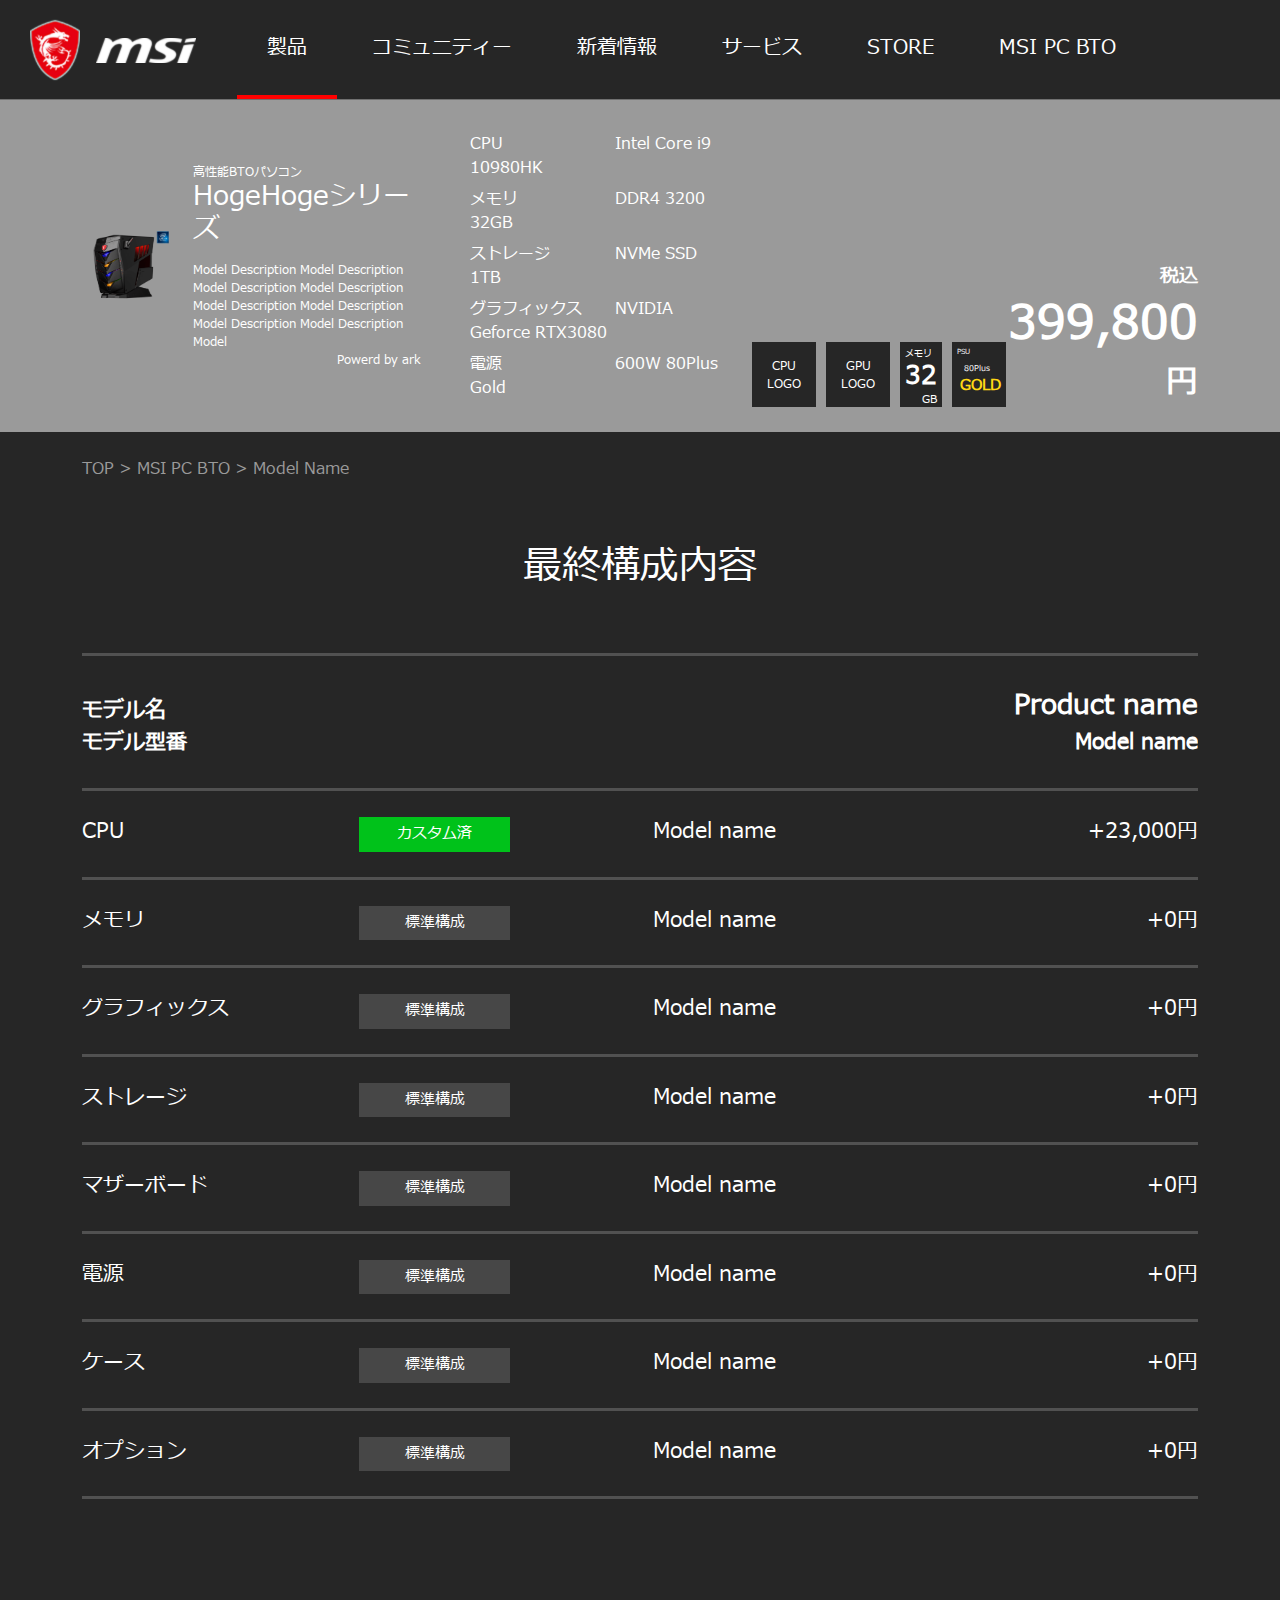
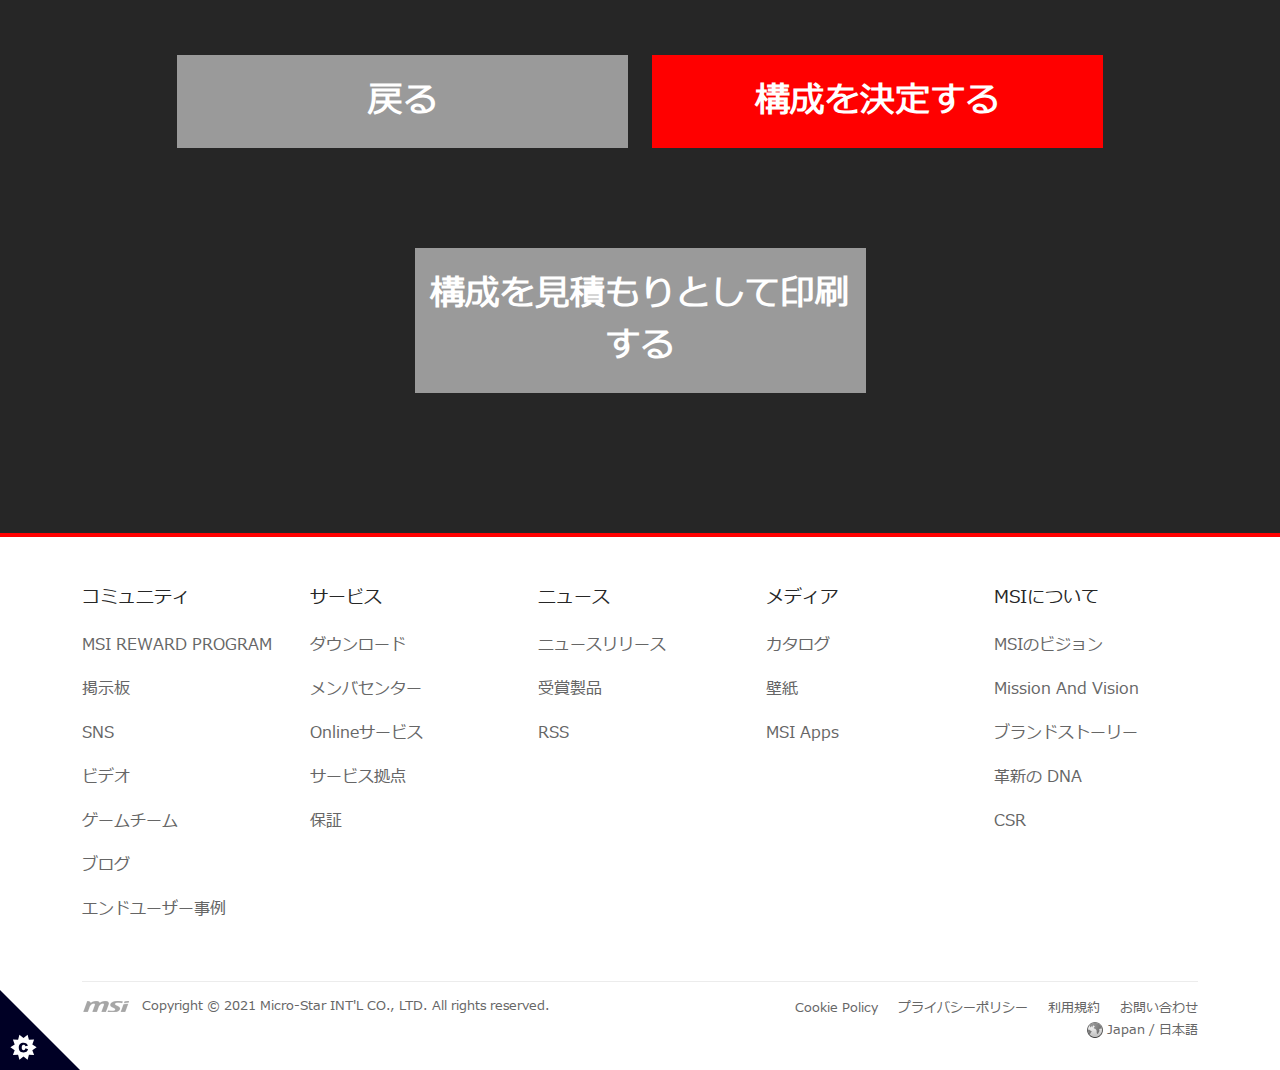
==== builder-final-check.html @ 0a08fba3 "builder, builder-final-check, search-result" ====
<!DOCTYPE html>
<html lang="en">
<head>
    <meta charset="UTF-8">
    <meta name="viewport" content="width=device-width, initial-scale=1.0">
    <title>Info Single - BTO Builder</title>
    <!--CSS Styles-->
    <link href="assets/css/bootstrap.min.css" rel="stylesheet">
    <link href="https://cdnjs.cloudflare.com/ajax/libs/font-awesome/5.15.2/css/all.min.css" rel="stylesheet">
    <link href="assets/css/owl.carousel.min.css" rel="stylesheet">
    <link href="assets/css/style.css" rel="stylesheet">
    <link href="assets/css/responsive.css" rel="stylesheet">
</head>
<body>
    <div class="mobile-menu-backdrop"></div>
    <header class="site-header">
        <div class="container-fluid">
            <div class="row align-items-center">
                <div class="col-12 col-lg-2">
                    <div class="mobile-menu-trigger">
                        <span></span>
                        <span></span>
                        <span></span>
                    </div>
                    <div class="site-logo text-center text-lg-start">
                        <a href="index.html">
                            <img src="assets/images/logo.png" alt="Sunsister">
                        </a>
                    </div>
                </div>
                <div class="col-5 col-lg-10">
                    <div class="main-menu-area">
                        <ul class="main-menu">
                            <li class="active"><a href="index.html">製品</a></li>
                            <li><a href="#">コミュニティー</a></li>
                            <li><a href="#">新着情報</a></li>
                            <li><a href="#">サービス</a></li>
                            <li><a href="#">STORE</a></li>
                            <li><a href="#">MSI PC BTO</a></li>
                        </ul>
                    </div>
                </div>
            </div>
        </div>
    </header>

    <section class="builder-page-wrapper">
        <div class="builder-config">
            <div class="container">
                <div class="row align-items-center">
                    <div class="col-lg-7">
                        <div class="row align-items-center">
                            <div class="col-lg-2">
                                <div class="builder-config-pc">
                                    <img src="assets/images/bto-high-pc.png" alt="alt text">
                                </div>
                            </div>
                            <div class="col-lg-5">
                                <div class="builder-config-desc">
                                    <div class="builder-label">高性能BTOパソコン</div>
                                    <h1 class="builder-title">HogeHogeシリーズ</h1>
                                    <p>Model Description Model Description Model Description Model Description Model Description Model Description Model Description Model Description Model</p>
                                    <div class="powered-by text-end me-0 ms-auto mt-0">Powerd by ark</div>
                                </div>
                            </div>
                            <div class="col-lg-5">
                                <ul class="builder-pc-spec">
                                    <li><span>CPU</span>Intel Core i9 10980HK</li>
                                    <li><span>メモリ</span>DDR4 3200 32GB</li>
                                    <li><span>ストレージ</span>NVMe SSD 1TB</li>
                                    <li><span>グラフィックス</span>NVIDIA Geforce RTX3080</li>
                                    <li><span>電源</span>600W 80Plus Gold</li>
                                </ul>
                            </div>
                        </div>
                    </div>
                    <div class="col-lg-5 align-self-end">
                        <div class="row align-items-end">
                            <div class="col-lg-6">
                                <div class="important-features">
                                    <div class="features-box cpu-logo">CPU LOGO</div>
                                    <div class="features-box gpu-logo">GPU LOGO</div>
                                    <div class="features-box memoryy-box">
                                        <span class="memory-label">メモリ</span>
                                        <span class="memory-size">32</span>
                                        <span class="memory-unit">GB</span>
                                    </div>
                                    <div class="features-box psu-box">
                                        <span class="psu">PSU</span>
                                        <span class="psu-unit">80Plus</span>
                                        <span class="psu-category">GOLD</span>
                                    </div>
                                </div>
                            </div>
                            <div class="col-lg-6">
                                <div class="builder-pc-price">
                                    <span class="tax">税込</span>
                                    <span class="price">399,800</span>
                                    <span class="unit">円</span>
                                </div>
                            </div>
                        </div>
                    </div>
                </div>
            </div>
        </div>
        <div class="page-breadcrumb-wrapper">
            <div class="container">
                <div class="col-lg-12">
                    <div class="page-breadcrumb">
                        <a href="#">TOP</a> > <a href="#">MSI PC BTO</a> > Model Name
                    </div>
                </div>
            </div>
        </div>
        <div class="final-composition">
            <div class="container">
                <div class="row">
                    <div class="col-lg-12">
                        <div class="section-title text-center">
                            <h2>最終構成内容</h2>
                        </div>
                    </div>
                </div>
                <div class="composition-tables">
                    <div class="table-responsive">
                        <table class="table">
                            <thead>
                              <tr>
                                <th scope="col"><div class="tbl-model-name">モデル名<br>モデル型番</div></th>
                                <th scope="col">&nbsp;</th>
                                <th scope="col">&nbsp;</th>
                                <th scope="col"><div class="tbl-product-name">Product name <span>Model name</span></div></th>
                              </tr>
                            </thead>
                            <tbody>
                              <tr>
                                <td>CPU</td>
                                <td><span class="tbl-badge config-customized">カスタム済</span></td>
                                <td>Model name</td>
                                <td>+23,000円</td>
                              </tr>
                              <tr>
                                <td>メモリ</td>
                                <td><span class="tbl-badge">標準構成</span></td>
                                <td>Model name</td>
                                <td>+0円</td>
                              </tr>
                              <tr>
                                <td>グラフィックス</td>
                                <td><span class="tbl-badge">標準構成</span></td>
                                <td>Model name</td>
                                <td>+0円</td>
                              </tr>
                              <tr>
                                <td>ストレージ</td>
                                <td><span class="tbl-badge">標準構成</span></td>
                                <td>Model name</td>
                                <td>+0円</td>
                              </tr>
                              <tr>
                                <td>マザーボード</td>
                                <td><span class="tbl-badge">標準構成</span></td>
                                <td>Model name</td>
                                <td>+0円</td>
                              </tr>
                              <tr>
                                <td>電源</td>
                                <td><span class="tbl-badge">標準構成</span></td>
                                <td>Model name</td>
                                <td>+0円</td>
                              </tr>
                              <tr>
                                <td>ケース</td>
                                <td><span class="tbl-badge">標準構成</span></td>
                                <td>Model name</td>
                                <td>+0円</td>
                              </tr>
                              <tr>
                                <td>オプション</td>
                                <td><span class="tbl-badge">標準構成</span></td>
                                <td>Model name</td>
                                <td>+0円</td>
                              </tr>
                            </tbody>
                          </table>
                      </div>
                </div>
            </div>
        </div>
        <div class="final-check-buttons">
            <div class="container">
                <div class="row justify-content-center">
                    <div class="col-lg-5">
                        <a href="#" class="full-width-btn gray-btn">戻る</a>
                    </div>
                    <div class="col-lg-5">
                        <a href="#" class="full-width-btn">構成を決定する</a>
                    </div>
                    <div class="col-lg-5">
                        <a href="#" class="full-width-btn gray-btn print-btn">構成を見積もりとして印刷する</a>
                    </div>
                </div>
            </div>
        </div>
    </section>

    <footer class="site-footer">
        <div class="container">
            <div class="row">
                <div class="col-xl">
                    <div class="footer-widget">
                        <h3 class="widget-title">コミュニティ</h3>
                        <ul>
                            <li><a href="#">MSI REWARD PROGRAM</a></li>
                            <li><a href="#">掲示板</a></li>
                            <li><a href="#">SNS</a></li>
                            <li><a href="#">ビデオ</a></li>
                            <li><a href="#">ゲームチーム</a></li>
                            <li><a href="#">ブログ</a></li>
                            <li><a href="#">エンドユーザー事例</a></li>
                        </ul>
                    </div>
                </div>
                <div class="col-xl">
                    <div class="footer-widget">
                        <h3 class="widget-title">サービス</h3>
                        <ul>
                            <li><a href="#">ダウンロード</a></li>
                            <li><a href="#">メンバセンター</a></li>
                            <li><a href="#">Onlineサービス</a></li>
                            <li><a href="#">サービス拠点</a></li>
                            <li><a href="#">保証</a></li>
                        </ul>
                    </div>
                </div>
                <div class="col-xl">
                    <div class="footer-widget">
                        <h3 class="widget-title">ニュース</h3>
                        <ul>
                            <li><a href="#">ニュースリリース</a></li>
                            <li><a href="#">受賞製品</a></li>
                            <li><a href="#">RSS</a></li>
                        </ul>
                    </div>
                </div>
                <div class="col-xl">
                    <div class="footer-widget">
                        <h3 class="widget-title">メディア</h3>
                        <ul>
                            <li><a href="#">カタログ</a></li>
                            <li><a href="#">壁紙</a></li>
                            <li><a href="#">MSI Apps</a></li>
                        </ul>
                    </div>
                </div>
                <div class="col-xl">
                    <div class="footer-widget">
                        <h3 class="widget-title">MSIについて</h3>
                        <ul>
                            <li><a href="#">MSIのビジョン</a></li>
                            <li><a href="#">Mission And Vision</a></li>
                            <li><a href="#">ブランドストーリー</a></li>
                            <li><a href="#">革新の DNA</a></li>
                            <li><a href="#">CSR</a></li>
                        </ul>
                    </div>
                </div>
            </div>
            <div class="footer-bottom">
                <div class="row">
                    <div class="col-md-6">
                        <div class="footer-copyright d-flex">
                            <img src="assets/images/logo-footer.png" alt="MSI">
                            <p class="m-0">Copyright © 2021 Micro-Star INT'L CO., LTD. All rights reserved.</p>
                        </div>
                    </div>
                    <div class="col-md-6">
                        <div class="footer-bottom-menu text-end">
                            <ul>
                                <li><a href="#">Cookie Policy</a></li>
                                <li><a href="#">プライバシーポリシー</a></li>
                                <li><a href="#">利用規約</a></li>
                                <li><a href="#">お問い合わせ</a></li>
                                <li><a href="#"><img src="assets/images/global.png" alt="Global"> Japan / 日本語</a></li>
                            </ul>
                        </div>
                    </div>
                </div>
            </div>
        </div>
        <a href="#" class="copyright-icon">
            <svg xmlns="http://www.w3.org/2000/svg" x="0px" y="0px" viewBox="0 0 72.5 72.5" enable-background="new 0 0 72.5 72.5" xml:space="preserve"><g id="triangle"><path d="M0,0l72.5,72.5H0V0z"></path></g><g id="star"><path d="M33.2,51.9l-3.9-2.6l1.6-4.4l-4.7,0.2L25,40.6l-3.7,2.9l-3.7-2.9l-1.2,4.5l-4.7-0.2l1.6,4.4l-3.9,2.6l3.9,2.6l-1.6,4.4l4.7-0.2l1.2,4.5l3.7-2.9l3.7,2.9l1.2-4.5l4.7,0.2l-1.6-4.4L33.2,51.9z M24.6,55.3c-0.3,0.4-0.8,0.8-1.3,1s-1.1,0.3-1.9,0.3c-0.9,0-1.7-0.1-2.3-0.4s-1.1-0.7-1.5-1.4c-0.4-0.7-0.6-1.6-0.6-2.6c0-1.4,0.4-2.5,1.1-3.3c0.8-0.8,1.8-1.1,3.2-1.1c1.1,0,1.9,0.2,2.6,0.7s1.1,1.1,1.4,2L23,50.9c-0.1-0.3-0.2-0.5-0.3-0.6c-0.1-0.2-0.3-0.4-0.5-0.5s-0.5-0.2-0.7-0.2c-0.6,0-1.1,0.2-1.4,0.7c-0.2,0.4-0.4,0.9-0.4,1.7c0,1,0.1,1.6,0.4,2c0.3,0.4,0.7,0.5,1.2,0.5c0.5,0,0.9-0.1,1.2-0.4s0.4-0.7,0.6-1.2l2.3,0.7C25.2,54.3,25,54.8,24.6,55.3z"></path></g></svg>
        </a>
    </footer>

    <script src="assets/js/jquery-3.5.1.min.js"></script>
    <script src="assets/js/owl.carousel.min.js"></script>
    <script src="assets/js/popper.min.js"></script>
    <script src="assets/js/bootstrap.min.js"></script>
    <script src="assets/js/main.js"></script>
</body>
</html>
---- assets/css/style.css ----
/*Theme font-face*/
@font-face {
    font-family: 'Meiryo';
    src: url('../fonts/Meiryo.eot');
    src: url('../fonts/Meiryo.eot?#iefix') format('embedded-opentype'),
        url('../fonts/Meiryo.woff2') format('woff2'),
        url('../fonts/Meiryo.woff') format('woff'),
        url('../fonts/Meiryo.ttf') format('truetype'),
        url('../fonts/Meiryom.svg#Meiryo') format('svg');
    font-display: swap;
}

body {
    font-family: 'Meiryo', sans-serif;
    color: #fff;
    line-height: 1.5;
    font-size: 14px;
    font-weight: normal;
    background: #262626;
}
h1,
h2,
h3,
h4,
h5,
h6 {
    margin: 0 0 15px;
    font-weight: normal;
    font-family: 'Meiryo', sans-serif;
    color: #fff;
}
a:focus,
.form-control:focus,
.btn:focus,
button:focus,
video:focus, .btn:focus, :focus{
    outline: 0 solid;
    -webkit-box-shadow: none;
            box-shadow: none;
}

img {
    max-width: 100%;
    height: auto;
}

a{color: var(--azna-orange);}
a:hover {
    text-decoration: none;
    color: var(--azna-black);
}

a, .trans-3, button, input[type=submit] {
    -webkit-transition: all 0.3s ease;
    -o-transition: all 0.3s ease;
    transition: all 0.3s ease;
}

.trans-4 {
    -webkit-transition: all 0.4s ease;
    -o-transition: all 0.4s ease;
    transition: all 0.4s ease;
}

.trans-4 {
    -webkit-transition: all 0.5s ease;
    -o-transition: all 0.5s ease;
    transition: all 0.5s ease;
}

.trans-5 {
    -webkit-transition: all 0.5s ease-in;
    -o-transition: all 0.5s ease-in;
    transition: all 0.5s ease-in;
}

.trans-6 {
    -webkit-transition: all 0.6s ease-in;
    -o-transition: all 0.6s ease-in;
    transition: all 0.6s ease-in;
}

strong, b {
    font-weight: 500;
}

::-webkit-input-placeholder {
    color: #999!important;
    font-weight: 300;
}

:-ms-input-placeholder { 
    color: #999!important;
    font-weight: 300;
}

::placeholder, textarea::placeholder {
    color: #999!important;
    font-weight: 300;
}
.pb-20{
    padding-bottom: 20px;
}
.mb-20{
    margin-bottom: 20px;
}
.pb-30{
    padding-bottom: 30px;
}
.mb-30{
    margin-bottom: 30px;
}
.mb-40{
    margin-bottom: 40px;
}
.pb-60{
    padding-bottom: 60px;
}
.mb-60{
    margin-bottom: 60px;
}
.mb-140{
    margin-bottom: 140px;
}
.pb-100{
    padding-bottom: 100px;
}
.pt-30{
    padding-top: 30px;
}
.mt-30{
    margin-top: 30px;
}
.pt-60{
    padding-top: 60px;
}
.mt-60{
    margin-top: 60px;
}
.pt-100{
    padding-top: 100px;
}
.bto-gradient {
    background: linear-gradient(#fff 0%, #d8d8d8 25.94%, #d8d8d8 50.21%, #d8d8d8 73.22%, #fff 100%);
}
.bto-gradient-dark {
    background: linear-gradient(#fff 0%, #959595 25.94%, #7b7b7b 50.21%, #959595 73.22%, #959595 100%);
}
.bto-bg-gray {
    background: #eae9e9;
}
.bto-bg-dark-gray {
    background: #a8a9ad;
}
.bto-bg-dark {
    background: #535051;
}
.full-width-btn {
    display: block;
    width: 100%;
    text-align: center;
    text-decoration: none;
    background: #FF0000;
    font-size: 22px;
    padding: 6.5px 10px;
}
.btn-green {
    background: #16B937;
}

.btn-purple {
    background: #4D5FFF;
}

.full-width-btn:hover {
    background: #707070;
}
.top-sm-border{
    position: relative;
}
.top-sm-border::before {
    position: absolute;
    left: 50%;
    width: 60%;
    height: 3px;
    background: #515151;
    content: "";
    top: 0;
    transform: translateX(-50%);
}
.form-control:focus, .form-select:focus{
    outline: 0;
    box-shadow: none;
}

/*******************
****Header Area*****
***********************/
.site-header .container-fluid {
    padding-left: 30px;
    padding-right: 30px;
}
header.site-header {
    background: #262626;
    border-bottom: 1px solid #707070;
    border-top: 1px solid #262626;
}
.site-logo img {
    max-width: 166px;
}
.main-menu-area ul {
    margin: 0;
    padding: 0;
    list-style: none;
}

.main-menu-area ul li {
    display: inline-block;
    position: relative;;
}

.main-menu-area ul li a {
    display: inline-block;
    color: #fff;
    text-transform: uppercase;
    text-decoration: none;
    font-size: 20px;
    padding: 32px 30px;
    border-bottom: 4px solid transparent;
}

.main-menu-area {
    text-align: left;
}

.main-menu-area ul li a:hover, .main-menu-area ul li.active > a {
    border-color: #FF0000;
}
ul.sub-menu {
    background: #231F20;
    border: 1px solid #fff;
    text-align: right;
    font-size: 14px;
    padding-bottom: 17px;
    transition: .3s;
}

ul.sub-menu::before {
    position: absolute;
    content: "\f0d8";
    top: -19px;
    color: #fff;
    font-family: "Font Awesome 5 Free";
    font-size: 20px;
    z-index: 9999;
    font-weight: 900;
    left: 50%;
    margin-left: -6.25px;
}
ul.sub-menu li {
    display: block;
}

ul.sub-menu li a {
    display: block;
    padding: 13px 29px;
    line-height: 1;
}
.submenu-label{
    font-size: 8px;
    text-transform: uppercase;
    color: #A8A9AD;
    display: inline-block;
    padding-right: 30px;
    line-height: 1;
    padding-top: 30px;
}

/*******************
****Slider Area*****
***********************/


/*Owl slider dots common style*/
.owl-dots .owl-dot {
    width: 40px;
    height: 3px;
    background: #666!important;
    bottom: 12px;
    margin: 0 4px;
}

.owl-dots {
    position: absolute;
    bottom: 10px;
    z-index: 2;
    left: 0;
    right: 0;
    text-align: center;
}

.owl-dots .owl-dot.active, .owl-dots .owl-dot:hover {
    background: #FF0000!important;
}


/*******************
****Home High PC Area*****
***********************/
.search-news-area {
    padding-top: 140px;
    padding-bottom: 140px;
}
.home-breadcrumb {
    color: #9A9A9A;
    padding-top: 35px;
    padding-bottom: 65px;
}

.home-breadcrumb a {
    text-decoration: none;
}
.home-breadcrumb {
    color: #9A9A9A;
    padding-top: 35px;
    padding-bottom: 65px;
}

.home-breadcrumb a {
    text-decoration: none;
}

.section-title h2 {
    font-size: 39px;
    font-weight: normal;
    margin-bottom: 30px;
    line-height: 52px;
}

.section-title p {
    font-size: 15px;
    line-height: 25px;
    margin: 0;
}

.section-title {
    margin-bottom: 60px;
}

.pc-label {
    font-size: 12px;
    margin-bottom: 5px;
}

.pc-box-title h3 {
    font-size: 27px;
    width: calc(100% - 150px);
    padding-left: 10px;
}

.pc-box-title p {
    font-size: 12px;
}

.pc-box-title {
    display: flex;
    align-items: flex-end;
    justify-content: space-between;
    margin-bottom: 30px;
}

.pc-box-content {
    margin-top: 20px;
}

.bto-high-pc-box {
    max-width: 480px;
}

.bto-high-pc-thumbs .col-md-4:last-child .bto-high-pc-box {
    margin-right: 0;
    margin-left: auto;
}

.bto-high-pc-thumbs .col-md-4:not(:first-child):not(:last-child) .bto-high-pc-box {
    margin: 0 auto;
}

.bto-high-pc-area {
    padding-bottom: 140px;
}
.search-by-section .full-width-btn {
    margin-top: 28px;
}


/*******************
****campaign Area*****
***********************/
.campaign-area {
    padding-top: 140px;
}
.campaign-item {
    background: #3A3A3A;
    margin-bottom: 70px;
}

.campaign-content {
    padding: 60px 60px 60px 36px;
}
.home-news-section {
    background: #515151;
    padding: 20px 25px;
}

.home-news-list {
    border-top: 1px solid #262626;
    padding: 30px 0;
}

.home-news-section h2 {
    font-size: 26px;
    font-weight: bold;
}

.news-list-title {
    font-size: 13px;
    margin-right: 15px;
}

.news-list-date {
    font-size: 10px;
}

.news-list-head {
    margin-bottom: 5px;
}

.home-news-list p {
    margin: 0;
    font-size: 11px;
    line-height: 19px;
}


/*******************
****Search & news Area*****
***********************/
.search-by-items a img {
    width: 112px;
    height: 112px;
    object-fit: cover;
}

.search-by-box h2 {
    font-size: 32px;
    margin-bottom: 40px;
}

.search-by-box {
    margin-bottom: 100px;
}






/*******************
****SNew Model Area*****
***********************/
.new-model-pc-area {
    padding: 140px 0 130px;
}

.new-model-slider .owl-dots {
    bottom: 0;
    position: relative;
    margin-top: 60px;
}

.white-btn {
    background: #fff;
    color: #262626;
}

.single-pc-item {
    background: #D5D5D5;
    padding: 30px 35px;
    border-top: 8px solid #0055FF;
}

.new-model-content .new-model-spec {
    margin: 0;
    padding: 0;
    list-style: none;
    font-size: 12px;
}

.new-model-content {
    color: #262626;
    margin-left: 10px;
}

.new-model-content .new-model-spec li span {
    display: inline-block;
    width: 125px;
}

.new-model-content .new-model-spec li {
    margin: 3px 0;
}

.new-model-price {
    text-align: right;
    font-weight: bold;
    margin: 15px 0 30px;
}

.new-model-price span.tax {
    font-size: 12px;
    display: inline-block;
}

.new-model-price span.price {
    font-size: 27px;
    display: inline-block;
    margin: 0 10px;
}

.new-model-price span.unit {
    font-size: 19px;
}

.new-model-content h3 {
    font-size: 27px;
    color: #262626;
    margin: 5px 0 17px;
}
.new-model-label {
    font-size: 15px;
}

.powered-by {
    font-size: 9px;
    margin-top: 5px;
    width: 130px;
    text-align: right;
}
.new-model-slider .owl-dots button {
    height: 6px;
    width: 90px;
    background: #9A9A9A!important;
}

.new-model-slider .owl-dots button.active, .new-model-slider .owl-dots button:hover {
    background: #fff!important;
}
.new-model-slider .owl-nav button {
    font-size: 57px!important;
    font-weight: bold!important;
    left: -100px;
    position: absolute;
    top: 50%;
    transform: translateY(-50%);
    margin-top: -30px;
}

.new-model-slider .owl-nav button.owl-next {
    left: auto;
    right: -100px;
}

.new-model-slider .owl-nav button:hover {
    color: #f00;
}


/*******************
****Ranking PC Area*****
***********************/
.ranking-pc-area {
    padding-top: 90px;
    padding-bottom: 95px;
    border-bottom: 7px solid #515151;
}
.ranking-pc-item .new-model-content, .new-pc-item .new-model-content {
    margin-left: 0;
}

.ranking-pc-item .new-model-label, .new-pc-item .new-model-label {
    font-size: 10px;
}

.ranking-pc-item .powered-by, .new-pc-item .powered-by {
    font-size: 8px;
    width: 120px;
}

.ranking-pc-item h3, .new-pc-item h3 {
    font-size: 20px;
}

.ranking-pc-item .new-model-spec, .new-pc-item .new-model-spec {
    font-size: 10px;
}

.ranking-pc-item span.price, .new-pc-item span.price {
    font-size: 20px;
}

.ranking-pc-item span.tax, .new-pc-item span.tax {
    font-size: 9px;
}

.ranking-pc-item span.unit, .new-pc-item span.unit {
    font-size: 15px;
}

.ranking-pc-item .full-width-btn, .new-pc-item .full-width-btn {
    font-size: 16px;
}
.single-pc-item.ranking-pc-item {
    margin: 15px 0;
    background: #262626;
    border-top-color: #262626;
    transition: .3s;
}
.single-pc-item.ranking-pc-item .new-model-content, .ranking-pc-item h3 {
    color: #fff;
}
.single-pc-item.ranking-pc-item:hover {
    background: #D5D5D5;
    border-top-color: #0055FF;
}

.single-pc-item.ranking-pc-item:hover .new-model-content, .single-pc-item.ranking-pc-item:hover .new-model-content h3 {
    color: #262626;
}
.ranking-label {
    display: inline-block;
    width: 55px;
    height: 55px;
    text-align: center;
    line-height: 55px;
    background: #9A9A9A;
    border: 1px solid #707070;
    font-size: 32px;
    font-weight: bold;
    position: absolute;
    left: 35px;
    top: 30px;
}
.see-more-ranking-btn {
    display: inline-block;
    font-size: 29px;
    font-weight: bold;
    text-decoration: none;
    margin-bottom: 35px;
    margin-right: 35px;
}

.see-more-ranking-btn:hover {
    color: #f00;
}


/*******************
****New Product Area*****
***********************/
.new-pc-item {
    margin-bottom: 70px;
}
.new-pc-area {
    margin-top: 60px;
    margin-bottom: 90px;
}
.title-border::after {
    position: absolute;
    left: 50%;
    width: 51%;
    height: 3px;
    background: #515151;
    content: "";
    bottom: 0;
    transform: translateX(-50%);
}

.title-border {
    padding-bottom: 50px;
    margin-bottom: 100px;
}

.title-border h2 {
    margin: 0;
}



/*******************
****Ranking Product Area*****
***********************/
.bto-tab-btn {
    color: #434343;
    background: #9A9A9A!important;
    font-size: 21px;
    margin: 0 45px;
    width: 340px;
    text-align: center;
    padding: 13px 20px;
    border-bottom: 5px solid #9a9a9a!important;
}

.bto-tab-btn.active, .bto-tab-btn:hover {
    border-bottom-color: #f00!important;
    background: #D5D5D5!important;
    color: #000!important;
}

.ranking-product-tab-wrapper .nav-pills {
    margin-bottom: 140px;
}
.ranking-tab-area .title-border {
    margin-bottom: 60px;
}


/*******************
****Checkout finish area*****
***********************/
.checkout-confirmation-box {
    background: #D5D5D5;
    padding: 70px;
    color: #434343;
    border-top: 3px solid #FF002B;
}

.order-confrimation-info .order-number {font-size: 37px;display: inline-block;font-weight: 700;margin-left: 40px;}

.order-confrimation-info {
    padding: 50px 0;
}

.order-bottom-info {
    padding-top: 100px;
    padding-bottom: 140px;
}

.order-bottom-info h3 {
    font-size: 21px;
    color: #262626;
    font-weight: bold;
}

.order-bottom-info ul {
    margin: 0;
    padding: 0;
    list-style: none;
    font-size: 13px;
}

.order-confrimation-info span {
    font-size: 21px;
}
.checkout-sm-desc {
    font-size: 13px;
}
.checkout-confirmation-box .full-width-btn {
    font-size: 20px;
    padding: 20px 60px;
}
.inline-btn.full-width-btn{
    width: auto;
    display: inline-block;
}
.checkout-confirmation-box .full-width-btn:hover{
    color: #fff;
}
.checkout-finish-area {
    margin-top: 60px;
    margin-bottom: 140px;
}


/*******************
****FAQ Area*****
***********************/
.faq-page-area {
    margin-top: 60px;
    margin-bottom: 140px;
}
.faq-to-ques-ans{
    margin-bottom: 40px;
}
.faq-to-ques-ans .accordion-body {
    background: #434343;
    padding: 80px;
    font-size: 22px;
    line-height: 40px;
}

.faq-accordion-btn {
    font-size: 22px;
    background: #434343;
    border-width: 0 0 3px 0;
    border-color: #FF002B;
    color: #fff;
    min-width: 225px;
    height: 63px;
    text-align: left;
    padding: 10px 30px;
    position: relative;
}
.faq-accordion-btn::after{
    content: "";
    width: 0;
    height: 0;
    right: 30px;
    position: absolute;
    top: 18px;
    transition: .3s;
}
.faq-accordion-btn[aria-expanded=true]::after {
    border-bottom: 22px solid #fff;
    border-left: 11px solid transparent;
    border-right: 11px solid transparent;
}

.faq-accordion-btn[aria-expanded=false]::after {
    border-top: 22px solid #fff;
    border-left: 11px solid transparent;
    border-right: 11px solid transparent;
    border-bottom: 0px solid transparent;
}
.faq-single-items {
    font-size: 22px;
    font-weight: bold;
    color: #262626;
    padding-top: 60px;
}

.faq-answer {
    background: #9A9A9A;
}

.ans-text {
    color: #434343;
    font-size: 20px!important;
    padding: 35px;
}

.faq-label {
    background: #9a9a9a;
    border-bottom: 3px solid #FF002B;
    width: 85px;
    text-align: center;
    display: inline-flex;
    align-items: center;
    justify-content: center;
    border-right: 1px solid #707070;
}

.question-text {
    background: #9a9a9a;
    border-bottom: 3px solid #FF002B;
    padding: 13px 34px;
}

.faq-answer .faq-label {
    border-bottom: 0px;
}


/*******************
****Cart Page*****
***********************/
.cart-page-area {
    margin-top: 60px;
    margin-bottom: 140px;
}

.bto-card .card-label {
    color: #262626;
    font-size: 22px;
    font-weight: bold;
    background: #D5D5D5;
    display: inline-block;
    min-width: 500px;
    padding: 13px 30px;
    border-bottom: 3px solid #FF002B;
}

.bto-card-content {
    background: #D5D5D5;
    padding: 40px 50px;
}
.cart-item .cart-item-img {
    width: 175px;
}

.cart-item {
    color: #434343;
    margin-bottom: 60px;
}

.cart-item-info .item-label {
    font-size: 12px;
}

.cart-item-info h2 {
    font-size: 27px;
    color: #434343;
}

.cart-item-info .product-category {
    font-size: 12px;
    color: #FF002B;
    text-align: right;
}

.cart-item-price .price-pre {
    font-size: 11px;
}

.cart-item-price .price {
    font-size: 19px;
}
.cart-item-title {
    display: inline-block;
    margin: 5px 0 15px;
}

.cart-item-title h2 {
    margin-bottom: 0;
}

.cart-item-quantity label {
    font-size: 19px;
    position: relative;
    top: 9px;
}

.cart-item-quantity input {
    font-size: 29px;
    width: 45px;
    text-align: center;
    background: transparent;
    border-width: 0 0 1px 0;
    border-color: #434343;
    height: 35px;
}

.cart-item-total-price .price {
    font-size: 21px;
}

.cart-item-delete {
    display: inline-block;
    border: none;
    font-size: 10px;
    padding: 2px 17px;
}

.cart-item-delete:hover {
    background: #ff002b;
}
.cart-item-total-price .price-pre {
    font-size: 12px;
}
.cart-item-footer{
    border-top: 1px solid #707070;
    padding-top: 30px;
}
.cart-total-price {
    font-size: 21px;
    font-weight: bold;
    color: #434343;
}
.cart-process-button .process-btn {
    font-size: 41px;
    font-weight: bold;
    padding: 18px 97px;
    min-width: 563px;
}

.cart-process-button {
    margin-top: 140px;
}


/*******************
****Checkout Page*****
***********************/
.checkout-page-content .bto-card {
    margin-bottom: 75px;
}
.bto-checkout-card {
    color: #262626;
}

.order-info-text .info-row .info-label {
    width: 150px;
    font-weight: bold;
    font-size: 16px;
}

.order-info-text .info-row {
    margin: 10px 0;
}

.order-info-text .info-row .info-text {
    font-size: 16px;
}

.order-info-label {
    display: inline-block;
    border: none;
    background: #fff;
    font-size: 13px;
    position: absolute;
    right: 0;
    top: 0;
    width: 110px;
    text-align: center;
    padding: 10px 10px;
    border-radius: 38px;
}
.bto-sm-btn {
    color: #262626;
    font-size: 13px;
    text-decoration: none;
    background: #fff;
    display: inline-block;
    padding: 10px 10px;
    min-width: 135px;
    text-align: center;
}

.bto-card-buttons .bto-sm-btn {
    margin-left: 20px;
}

.bto-card-buttons .bto-sm-btn:hover {
    background: #ff002b;
}
.bto-form input[type=text], .bto-form select, .bto-form input[type=number] {
    border-width: 0 0 1px 0;
    border-radius: 0px;
    border-color: #434343;
    background: transparent;
}

.field-bottom-label {
    text-align: right;
    font-size: 10px;
    margin-top: 2px;
    font-weight: bold;
}

.form-group.d-flex label {
    margin-bottom: 13px;
    font-size: 10px;
}

.form-group.d-flex .from-field {
    width: calc(100% - 100px);
}

.form-group.d-flex label {
    width: 100px;
}

.form-row-label {
    font-size: 13px;
    font-weight: bold;
}

.customer-info-group .row {
    margin-bottom: 30px;
}
.pm-group {
    font-size: 21px;
    border-bottom: 1px solid #434343;
    padding-bottom: 30px;
    margin-bottom: 30px;
}

.pm-group .form-check-inline {
    margin-right: 60px!important;
}

.form-check-input:checked {
    background-color: #434343;
    border: 4px solid #fff;
}

.form-check-input:checked[type=radio] {
    background-image: none;
}
.bto-sm-select {
    width: 45px;
    position: relative;
    margin-right: 10px;
}
.bto-sm-select select{
    padding: 0;
}
.bto-sm-select::after {
    content: "";
    width: 0;
    height: 0;
    right: 0;
    position: absolute;
    bottom: 6px;
    transition: .3s;
    border-top: 8px solid #434343;
    border-left: 4px solid transparent;
    border-right: 4px solid transparent;
}
.field-text {
    font-size: 13px;
    margin-bottom: -3px;
}
.field-bottom-label.sec-code-label {
    width: 115px;
}
.product-delivery-date .bto-sm-select {
    width: 185px;
}

.product-delivery-date label {
    font-weight: bold;
    font-size: 16px;
}
.customer-message textarea {
    border-radius: 0px;
    height: 195px;
    border: none;
}

.customer-message label {
    font-size: 16px;
    margin-bottom: 5px;
}
.checkout-process-button.cart-process-button {
    margin-top: 120px;
}
.checkout-process-button.cart-process-button p {
    margin-bottom: 0;
    margin-top: 15px;
    font-size: 15px;
}



/*******************
****Info Page*****
***********************/

.page-left-sidebar {
    background: #9A9A9A;
    height: 100%;
    padding: 50px 35px;
}

.sidebar-menu h3 {
    font-size: 22px;
    color: #434343;
    font-weight: bold;
    margin-bottom: 20px;
}

.sidebar-menu ul {
    margin-left: 10px;
    padding: 0;
    list-style: none;
}

.sidebar-menu ul li a {
    color: #434343;
    text-decoration: none;
    font-size: 17px;
}

.sidebar-menu ul li {
    margin: 10px 0;
}

.sidebar-menu {
    margin-bottom: 45px;
    border-bottom: 1px solid #707070;
    padding-bottom: 45px;
}

.sidebar-menu:last-child {
    border-bottom: none;
}

.page-sidebar-content {
    padding-left: 100px;
    padding-right: 60px;
}
.bto-card-v2 .card-label, .bto-card-v2 .bto-card-content {
    background: #434343;
    color: #fff;
}

.info-card-links a {
    font-size: 26px;
    text-decoration: none;
    display: inline-block;
}
.page-sidebar-content .bto-card {
    margin-bottom: 60px;
}
.info-card-links a:hover, .sidebar-menu ul li a:hover, .sidebar-menu ul li.active a{
    color: #FF002B;
}
.info-details {
    font-size: 17px;
}

.info-details p {
    margin-bottom: 28px;
}



/*******************
****Builder Page*****
***********************/
.builder-config {
    background: #9A9A9A;
    padding: 25px 20px;
}

.builder-label {
    font-size: 12px;
}

.builder-title {
    font-size: 27px;
}

.builder-config-desc p {
    font-size: 12px;
    margin: 0;
}
.builder-config-desc .powered-by {
    font-size: 12px;
}
.builder-pc-spec {
    font-size: 16px;
    margin: 0;
    padding: 0;
    list-style: none;
}

.builder-pc-spec span {
    display: inline-block;
    width: 145px;
}

.builder-pc-spec li {
    margin: 7px 0;
}

.important-features .features-box {
    font-size: 12px;
    width: 65px;
    height: 65px;
    background: #262626;
    margin: 0 5px;
    padding: 5px;
}

.important-features {
    display: flex;
    align-items: center;
    text-align: center;
}

.features-box span {
    display: block;
}

.memoryy-box .memory-label {
    font-size: 9px;
    text-align: left;
}

.memoryy-box  .memory-size {
    font-size: 25px;
    font-weight: bold;
    line-height: 25px;
    margin: 3px 0;
}

.memoryy-box  span.memory-unit {
    font-size: 11px;
    text-align: right;
}

.psu-box span.psu {
    text-align: left;
    font-size: 7px;
}

.psu-box span.psu-unit {
    font-size: 8px;
    text-align: left;
    padding-left: 7px;
    margin-top: 5px;
}

span.psu-category {
    font-size: 15px;
    font-weight: bold;
    color: #FFD814;
    padding-left: 3px;
}

.features-box.cpu-logo, .features-box.gpu-logo {
    padding: 15px;
}
.builder-btn {
    font-size: 25px;
    font-weight: bold;
}

.builder-pc-price .price {
    font-size: 46px;
    font-weight: bold;
    padding-left: 15px;
}

.builder-pc-price .unit {
    font-size: 32px;
    font-weight: bold;
    margin-left: 15px;
}

.builder-pc-price .tax {
    font-size: 19px;
    font-weight: bold;
}

.builder-pc-price {
    text-align: right;
}

.builder-config-desc {
    padding-right: 25px;
}
.cpu-row-img h2 {
    font-size: 47px;
    font-weight: bold;
    line-height: 1;
    margin-bottom: 50px;
}

.cpu-row-img img {
    width: 164px;
    height: 164px;
    object-fit: cover;
}

.cpu-row-desc h3 {
    font-size: 33px;
}

.cpu-row-desc p {
    font-size: 20px;
    margin: 0;
}

.cpu-row-label {
    background: #474747;
    display: inline-block;
    font-size: 15px;
    width: 150px;
    text-align: center;
    padding: 6px;
    margin-bottom: 20px;
}

.change-config-btn {
    background: #9A9A9A;
    font-size: 32px;
    font-weight: bold;
    padding: 11px 10px;
    max-width: 370px;
}
.cpu-single-row {
    margin-bottom: 70px;
    padding-bottom: 70px;
    border-bottom: 3px solid #515151;
}

.builder-page-wrapper {
    margin-bottom: 140px;
}

.cpu-config-rows {
    margin-top: 100px;
}
.cpu-row-label.customized {
    background: #00C21A;
}

.cpu-price {
    font-size: 35px;
    font-weight: bold;
    margin-bottom: 15px;
}
.page-breadcrumb {
    font-size: 16px;
    color: #9A9A9A;
    text-decoration: none;
}

.page-breadcrumb a {
    text-decoration: none;
}

.page-breadcrumb-wrapper {
    margin-top: 25px;
}
.page-breadcrumb a:hover{
    color: #FF0000;
}

/*Modal*/
.modal-dialog.modal-xl {
    max-width: 1680px;
}

.modal-body {
    border-radius: 0px;
}

.modal-content {
    border-radius: 0px;
    color: #262626;
}

.bto-config-modal h2, .bto-config-modal h3 {
    color: #262626;
}
.bto-config-modal .cpu-row-action{
    display: flex;
    flex-direction: column;
    justify-content: space-between;
    height: 100%;
    align-items: flex-end;
}
.bto-config-modal .modal-body{
    padding: 0;
}
.config-modal-top {
    padding: 30px 0px 0px;
}

.config-modal-top .cpu-single-row {
    border-color: #9A9A9A;
    margin-bottom: 50px;
    padding-bottom: 50px;
    padding-left: 40px;
    padding-right: 40px;
}

.config-modal-top .cpu-row-label {
    background: #262626;
    color: #fff;
    min-width: 187px;
}

.cpu-row-label.custom-destination, .config-change-label.custom-destination {
    background: #00C21A;
}

.cpu-row-price {
    font-size: 35px;
    font-weight: bold;
    color: #FF0000;
}

.config-modal-bottom {
    background: #D1D1D1;
    padding: 60px 80px;
}

h4.config-change-title {
    color: #262626;
    font-size: 47px;
    font-weight: bold;
    text-align: center;
    margin-bottom: 30px;
}

.config-change-img img {
    width: 96px;
    height: 96px;
    object-fit: cover;
}

.config-change-content {
    font-size: 33px;
}

.config-change-price span {
    font-size: 35px;
    font-weight: bold;
    color: #FF0000;
    display: block;
    text-align: right;
}

.config-change-label {
    font-weight: bold;
    font-size: 12px;
    background: #262626;
    text-align: center;
    color: #fff;
    width: 130px;
    padding: 6px 10px;
}
.single-config-change-row {
    border-bottom: 1px solid #9A9A9A;
    padding-bottom: 40px;
    margin-bottom: 40px;
}
.config-change-buttons .full-width-btn {
    max-width: 507px;
    margin: 0 auto;
    font-size: 35px;
    font-weight: bold;
    padding: 20px 10px;
    color: #fff;
}

.cancel-btn {
    background: #9A9A9A;
}
.config-change-buttons {
    padding-top: 25px;
}
.cpu-single-row.cpu-single-row-last {
    margin-bottom: 0;
    border-bottom: 0;
}
.modal-content{
    border: 0px;
}


/*******************
****Builder Final Check*****
***********************/
.final-composition {
    margin-top: 60px;
}
.composition-tables table {
    color: #fff;
    border-bottom-color: #515151;
    font-size: 21px;
}

.tbl-model-name {
    font-weight: bold;
    font-size: 21px;
}

.tbl-product-name {
    font-size: 27px;
    font-weight: bold;
}

.tbl-product-name span {
    display: block;
    font-size: 21px;
}
.table>:not(caption)>*>* {
    border-bottom-width: 3px;
}

.table>:not(:last-child)>:last-child>* {
    border-bottom-color: #515151;
    border-top-color: #515151;
    border-bottom-width: 3px;
    border-top-width: 3px;
}

.table>:not(caption)>*>* {
    padding: 25px 20px;
}

.composition-tables table thead tr th {
    padding: 30px 20px;
}

.composition-tables table thead tr th:first-child, .composition-tables table tbody tr td:first-child {
    padding-left: 0;
}

.composition-tables table thead tr th:last-child, .composition-tables table tbody tr td:last-child {
    padding-right: 0px;
    text-align: right;
}

.tbl-badge {
    font-size: 15px;
    background: #474747;
    padding: 6px 20px;
    width: 151px;
    display: inline-block;
    text-align: center;
}

.tbl-badge.config-customized {
    background: #00C21A;
}
.final-check-buttons .full-width-btn {
    font-size: 35px;
    font-weight: bold;
    max-width: 508px;
    padding: 20px 10px;
    margin: 0 auto;
}

.full-width-btn.gray-btn {
    background: #9A9A9A;
}

.full-width-btn.gray-btn:hover {
    background: #f00;
}

.final-check-buttons .print-btn {
    max-width: 586px;
    margin-top: 100px;
}

.final-check-buttons {
    margin-top: 140px;
}


/*******************
****Article page*****
***********************/
/*Blog Archive*/
.single-blog-box {
    padding-right: 45px;
}
.single-blog-box h3 a {
    display: block;
    color: #FF002B;
    text-decoration: none;
    font-size: 20px;
    font-weight: bold;
}

.single-blog-box h3 {
    margin-bottom: 20px;
}

.single-blog-box .article-meta {
    margin: 0;
}

.single-blog-box p {
    font-size: 16px;
    margin: 0;
    line-height: 32px;
}

.single-blog-box .blog-excerpt {
    margin-top: 30px;
}

.single-blog-box {
    margin-bottom: 90px;
}

/*Blog Details*/
.blog-details, .blog-archive {
    margin-top: 125px;
    margin-bottom: 120px;
}
.article-details {
    color: #fff;
    padding-right: 20px;
}

.article-details h2 {
    color: #FF002B;
    font-size: 25px;
    margin-bottom: 20px;
    line-height: 38px;
    font-weight: bold;
}

.article-details .article-top-overview p {
    font-size: 16px;
    line-height: 32px;
}
.article-top-desc {
    padding-left: 30px;
}
.article-top-desc {
    padding-left: 30px;
}

.related-tags {
    margin-top: 40px;
    font-size: 12px;
}

.related-tags a, .article-category a {
    font-size: 11px;
    text-decoration: none;
    display: inline-block;
    background: #fff;
    color: #575757;
    padding: 0 15px;
    line-height: 21.5px;
    height: 18px;
    margin-right: 5px;
}

.related-tags span, .article-category span {
    display: inline-block;
    margin-right: 10px;
}

.article-date, .article-category {
    font-size: 12px;
}

.article-meta {
    margin-top: 25px;
}
.article-category {
    margin-top: 5px;
}
.article-top-overview {
    margin-bottom: 70px;
    border-bottom: 1px solid #515151;
    padding-bottom: 80px;
}

.article-description h2 {
    color: #FF002B;
    font-size: 25px;
    border-left: 5px solid #FF002B;
    padding-left: 15px;
    line-height: 40px;
    font-weight: bold;
}

.article-description {
    font-size: 16px;
}

.article-description p {
    margin-bottom: 40px;
    line-height: 30px;
    text-align: justify;
}

.article-description img {
    max-width: 350px;
    object-fit: cover;
    margin-bottom: 40px;
}

.article-description img.float-start {
    margin-right: 40px;
}

.article-description img.float-end {
    margin-left: 40px;
}
.article-sld-img {
    width: 100px;
}

.article-sld-text {
    width: calc(100% - 100px);
    padding-left: 30px;
}

.article-sld-text a {
    font-size: 16px;
    line-height: 24px;
    color: #fff;
    text-decoration: none;
    display: block;
    font-weight: bold;
}

.article-sld-text .post-date {
    color: #fff;
    font-size: 11px;
}

.article-slider {
    border-top: 1px solid #707070;
    border-bottom: 1px solid #707070;
    padding-top: 40px;
    padding-bottom: 40px;
    margin-top: 100px;
    margin-bottom: 40px;
    position: relative;
    z-index: 1;
}
.article-item {
    padding: 0 40px;
}

.article-slider::after {
    position: absolute;
    left: 50%;
    top: 0;
    bottom: 0;
    content: "";
    height: 100%;
    width: 1px;
    background: #707070;
    margin-left: -0.5px;
    z-index: -1;
}
.article-slider .owl-nav button span {
    color: #231F20;
    display: inline-block;
    font-size: 16px;
    background: #fff;
    padding: 11px 13px;
}

.article-slider .owl-nav button {
    position: absolute;
    top: -24px;
    left: 0;
    background: #535051;
    transition: .3s;
}

.article-slider .owl-nav button.owl-next {
    left: auto;
    right: 0;
}

.article-slider .owl-nav button:hover span {
    color: #fff;
    background-color: #FF002B;
}
.article-sld-text a:hover, .pickup-desc .pickup-title:hover{
    color: #FF002B;
}
.pick-up-sidebar h2 {
    font-size: 25px;
    border-bottom: 1px solid #515151;
    margin-bottom: 15px;
    padding-bottom: 15px;
}
.pick-up-sidebar.pick-sidebar {
    margin-bottom: 100px;
}
.pick-up-list {
    margin-bottom: 30px;
    margin-right: 60px;
}

.pickup-desc .pickup-title {
    font-size: 16px;
    font-weight: bold;
    text-decoration: none;
    margin-bottom: 15px;
    display: block;
}

.pickup-img {
    margin-right: 10px;
}

.pickup-img img {
    width: 90px;
}

.pickup-desc {
    width: calc(100% - 100px);
}

.pickup-date {
    text-align: right;
    font-size: 12px;
}

.accordion-item {
    background: no-repeat;
    box-shadow: none;
    border: none;
    margin-bottom: 15px;
}

.accordion-item button {
    background: no-repeat;
    border: none;
    color: #fff;
    font-size: 15px;
    display: block;
    width: 100%;
    text-align: left;
    position: relative;
}

.accordion-item .accordion-body ul li a {
    text-decoration: none;
    font-size: 15px;
    margin-bottom: 15px;
    display: block;
}
.accordion-item button.archive-btn::after {
    content: "";
    width: 0;
    height: 0;
    right: 30px;
    position: absolute;
    top: 4px;
    transition: .3s;
}

.accordion-item button.archive-btn[aria-expanded="true"]::after {
    border-top: 15px solid #fff;
    border-left: 9.5px solid transparent;
    border-right: 9.5px solid transparent;
    border-bottom: 0px solid transparent;
}
.accordion-item button.archive-btn::after{
    border-bottom: 15px solid #fff;
    border-left: 9.5px solid transparent;
    border-right: 9.5px solid transparent;
}

/*******************
****Search Result page*****
***********************/
.search-products-items .full-width-btn {
    font-weight: bold;
}
.search-products-items .single-pc-item {
    max-width: 565px;
}

.search-products-items .full-width-btn.white-btn {
    font-weight: normal;
}
.page-sidebar-content.search-result-content {
    padding-right: 100px;
}
.page-sidebar-content.search-result-content {
    padding-right: 100px;
}

.search-products-items .row .col-lg-6:nth-child(even) .single-pc-item {
    margin-left: auto;
    margin-right: 0;
}
.page-left-sidebar.search-result-left {
    max-width: 465px;
}

/*Range slider*/
.sidebar-box {
    padding: 35px 0;
    border-top: 2px solid #707070;
}
.sidear-box-cpu{
    border-bottom: 1px solid #707070;
}

.search-order {
    padding-bottom: 35px;
}

.noUi-connects {
    background: #D5D5D5;
    border-radius: 0px!important;
}

.noUi-target {
    border-radius: 0px;
    background: #D5D5D5;
    border: 0px;
    box-shadow: none;
    height: 11px;
}

.noUi-connect {
    background: #FF002B;
    border: 0px;
}

.noUi-horizontal .noUi-handle {
    width: 12px;
    height: 30px;
    background: #434343;
    border: none;
    box-shadow: none;
    border-radius: 0px;
    right: 0;
    top: -9px;
}

.noUi-handle:after, .noUi-handle:before {
    display: none;
}
.sidebar-box h3 {
    font-size: 17px;
    font-weight: bold;
    color: #FF002B;
}

.range-btn {
    display: inline-block;
    background: #434343;
    color: #fff;
    width: 45px;
    font-size: 10px;
    text-align: center;
    padding: 4px 5px;
}
.range-btn span{
    margin-right: 2px;
}
.noUi-handle.noUi-handle-lower {
    right: -11px;
}

.noUi-handle.noUi-handle-upper {
    right: 0px;
}
.filter-icon {
    margin-right: 15px;
}

.search-order .order-dropdown select {
    border: 0px;
    border-radius: 0px;
    height: 40px;
}

.search-order .order-dropdown {
    width: calc(100% - 52px);
}

.sidebar-box .form-check, .search-side-accordion .form-check {
    font-size: 13px;
    margin-bottom: 10px;
    color: #434343;
}

.sidebar-box .form-check-input, .search-side-accordion .form-check-input {
    border-radius: 0px;
    padding: 0;
    border: 0px;
    margin: 0;
    background-color: #D5D5D5;
    width: 16px;
    height: 16px;
    margin-right: 12px;
}

.sidebar-box .form-check-input:checked, .search-side-accordion .form-check-input:checked {
    background-color: #4D4D4D;
}
.search-side-accordion {
    margin-top: 35px;
}

.search-side-accordion button[data-bs-toggle="collapse"] {
    font-size: 17px;
    font-weight: bold;
    color: #434343;
}

.search-side-accordion .accordion-item {
    border-bottom: 1px solid #707070;
    padding-bottom: 20px;
    margin-bottom: 20px;
}

.search-side-accordion .accordion-body {
    padding-bottom: 0;
    padding-top: 26px;
    padding-left: 10px;
    padding-right: 10px;
}
.search-side-accordion .accordion-item button.archive-btn::after {
    border: solid #434343;
    border-width: 0 1px 1px 0;
    transform: rotate(45deg);
    -webkit-transform: rotate(45deg);
    width: 14px;
    height: 14px;
    top: 2px;
    right: 5px;
}
.search-side-accordion .accordion-item button.archive-btn[aria-expanded="true"]::after {
    transform: rotate(-135deg);
    -webkit-transform: rotate(-135deg);
}
.search-side-accordion .form-check{
    padding-left: 0px;
}

/*******************
****Footer Button Area*****
***********************/
a.footer-btn {
    display: block;
    background: #fff;
    color: #262626;
    text-align: center;
    text-decoration: none;
    font-size: 32px;
    padding: 25px 20px;
    max-width: 445px;
    margin: 0 auto;
}

.home-footer-btns {
    padding: 30px 0 100px;
}

a.footer-btn:hover {
    background: #ff0000;
}

/*******************
****Footer Area*****
***********************/
.site-footer {
    padding: 50px 0 0;
    background: #fff;
    color: #666;
    border-top: 4px solid #ff0000;
    position: relative;
}
.footer-widget h3 {
    color: #262626;
    font-size: 18px;
}

.footer-widget ul {
    margin: 0;
    padding: 0;
    list-style: none;
}

.footer-widget ul li a {
    color: #666;
    text-decoration: none;
    font-size: 16px;
}

.footer-widget ul li a:hover{
    color: #262626;
}

.footer-widget ul li {
    padding: 10px 0;
}

.footer-copyright p {
    font-size: 13px;
    padding-left: 10px;
}

.footer-copyright {
    align-items: center;
}

.footer-bottom {
    margin-top: 50px;
    padding: 15px 0 30px;
    border-top: 1px solid #ececec;
}

.footer-bottom-menu ul {
    margin: 0;
    padding: 0;
    list-style: none;
}

.footer-bottom-menu ul li {
    display: inline-block;
    margin-left: 15px;
}

.footer-bottom-menu ul li a {
    text-decoration: none;
    font-size: 13px;
}

.footer-bottom-menu ul li a:hover {
    color: #262626;
}
.copyright-icon {
    fill: #000025;
    position: absolute;
    bottom: 0;
    width: 80px;
    height: 80px;
    cursor: pointer;
    z-index: 4;
    left: 0;
}

.copyright-icon #star path {
    fill: #fff;
}
---- assets/css/responsive.css ----
@media only screen and (min-width: 1800px) {
    .container, .container-lg, .container-md, .container-sm, .container-xl, .container-xxl{
        max-width: 1691px;
    }
}

@media only screen and (max-width: 1700px) and (min-width: 1024px)  {

}

@media only screen and (max-width: 1365px) { 

}

@media only screen and (max-width: 1024px) { 

}

@media only screen and (min-width: 991px) {
    /*Sub Menu*/
    ul.sub-menu {
        position: absolute;
        z-index: 9;
        width: 230px;
        left: 50%;
        transform: translateX(-50%);
        opacity: 0;
        visibility: hidden;
        top: 60px;
    }
    .has-submenu:hover .sub-menu {
        opacity: 1;
        visibility: visible;
        top: 50px;
    }
}

@media only screen and (max-width: 1200px) { 
    .main-menu-area ul li a {
        padding: 13px 10px;
    }
}



@media only screen and (max-width: 991px) {
    /*Mobile Menu*/
    .mobile-menu-backdrop{
        position: fixed;
        left: 0;
        top: 0;
        bottom: 0;
        right: 0;
        opacity: 0;
        visibility: hidden;
        transition: .4s;
        width: 100%;
        background: #151522;
        z-index: -1;
    }
    .mobile-menu-backdrop.active{
        opacity: 0.6;
        visibility: visible;
        z-index: 99;
    }
    header .mobile-menu-trigger.active span {
        background: #ef233c;
    }
    header .mobile-menu-trigger {
        width: 30px;
        margin-right: auto;
        margin-left: 0;
        height: 30px;
        top: 15px;
        position: relative;
        float: left;
    }
    header .mobile-menu-trigger span {
        display: inline-block;
        width: 30px;
        height: 2px;
        background: #fff;
        position: absolute;
        top: 0;
        transition: .4s;
        left: 0;
    }
    header .mobile-menu-trigger span:nth-child(2) {
        top: 8px;
    }
    
    header .mobile-menu-trigger span:nth-child(3) {
        top: 17px;
    }
    header .main-menu-area {
        position: fixed;
        left: -280px;
        top: 0;
        z-index: 999;
        background: #231F20;
        width: 280px;
        height: 100%;
        transition: .4s;
        opacity: 0;
        visibility: hidden;
        overflow-y: scroll;
        overflow-x: hidden;
    }
    
    header .main-menu-area li {
        display: block;
        text-align: left;
    }
    
    header .main-menu-area a {
        margin: 0!important;
        padding: 10px 15px!important;
        display: block!important;
    }
    
    header .main-menu > li > a {
        border-bottom: 1px solid #202036;
    }
    
    header .main-menu-area.active {
        left: 0;
        opacity: 1;
        visibility: visible;
    }
    header .mobile-menu-trigger.active span:nth-child(3) {
        transform: rotate(45deg);
        top: 8px;
    }
    header .mobile-menu-trigger.active span:nth-child(1) {
        transform: rotate(45deg);
        top: 8px;
    }
    
    header .mobile-menu-trigger.active span:nth-child(2) {
        transform: rotate(135deg);
    }
    header ul.main-menu.text-center {
        text-align: left!important;
    }
    ul.sub-menu {
        width: calc(100% - 30px);
        margin: 0 auto;
        text-align: right;
        display: none;
    }
    
    ul.sub-menu::before {
        display: none;
    }
    
    header .main-menu-area li .sub-menu a {
        text-align: right;
    }
    span.sub-menu-trigger {
        display: inline-block;
        width: 30px;
        height: 30px;
        color: #fff;
        text-align: center;
        line-height: 30px;
        position: absolute;
        right: 0;
        top: 8px;
        transition: .3s;
    }
    span.sub-menu-trigger.active {
        transform: rotate(90deg);
    }
}


@media only screen and (max-width: 767px) { 
   
}


/*Very Small Mobile Device*/
@media only screen and (max-width: 350px) { 

}
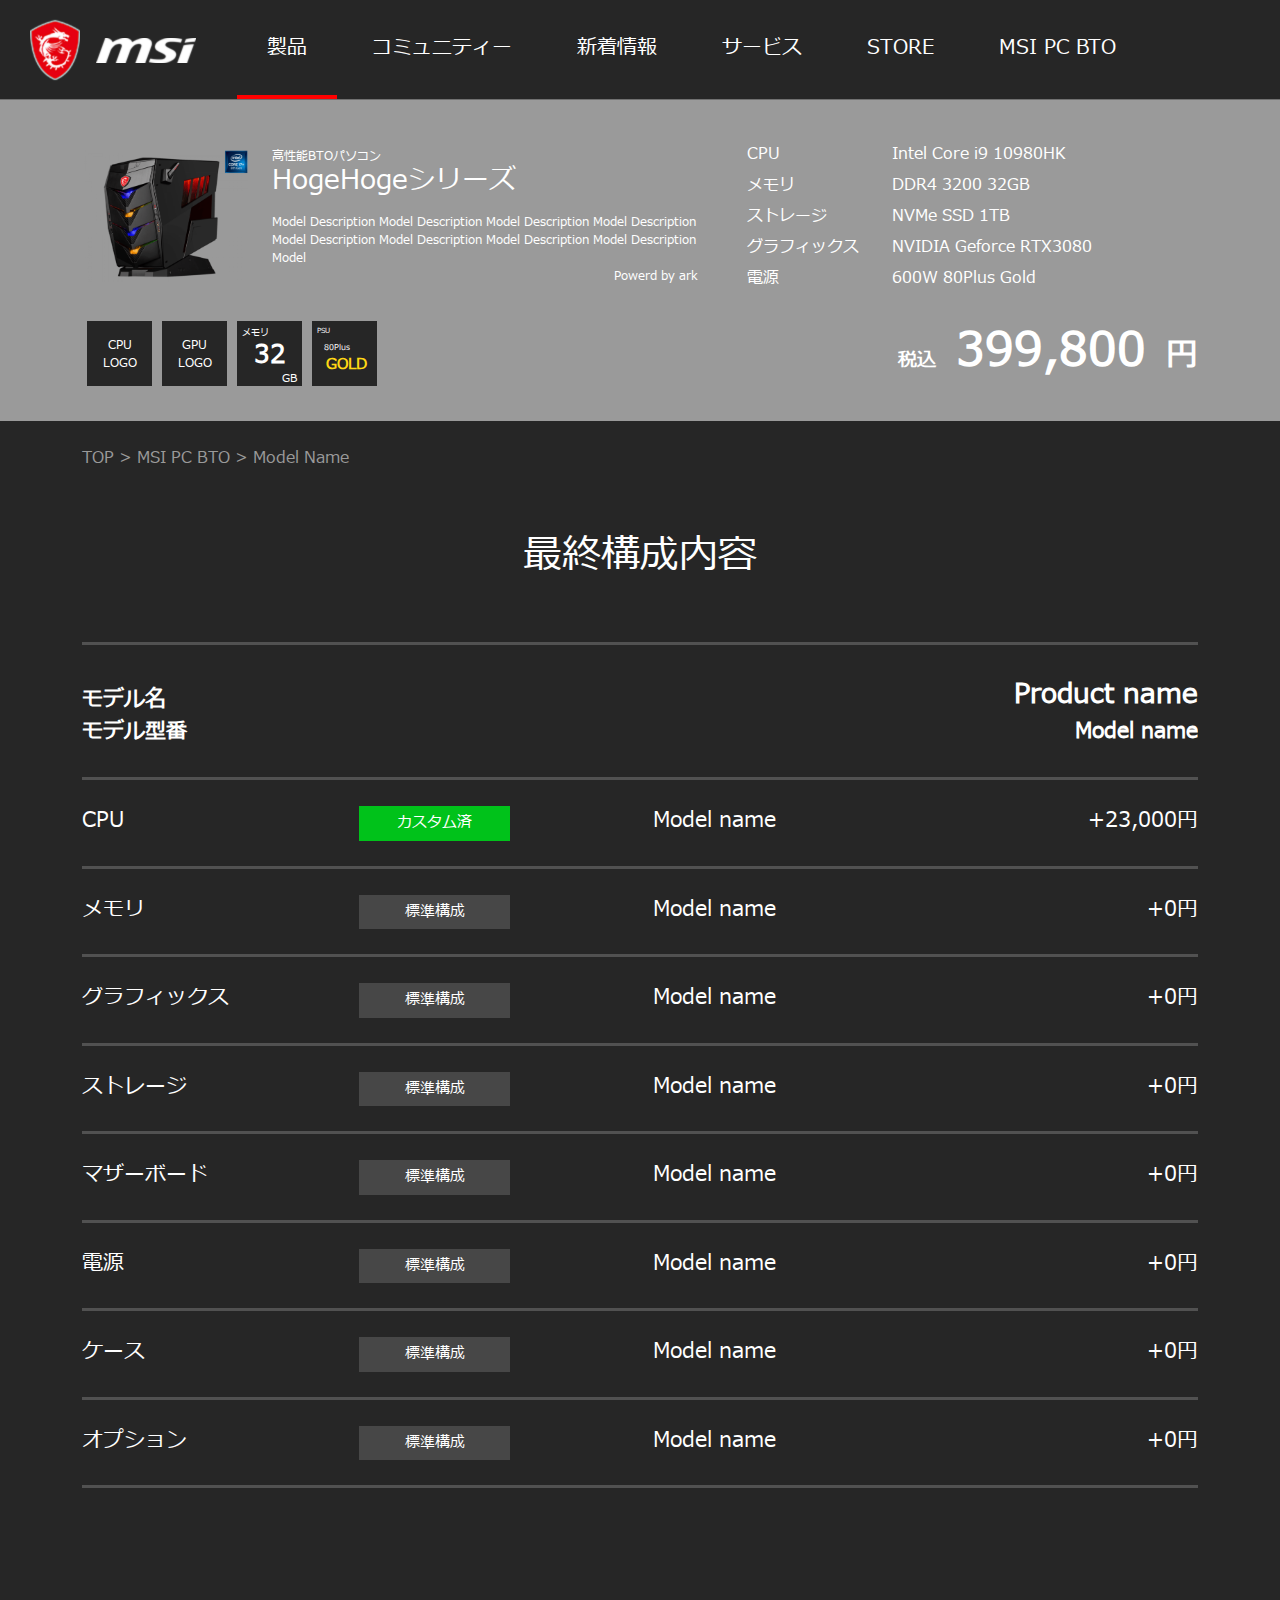
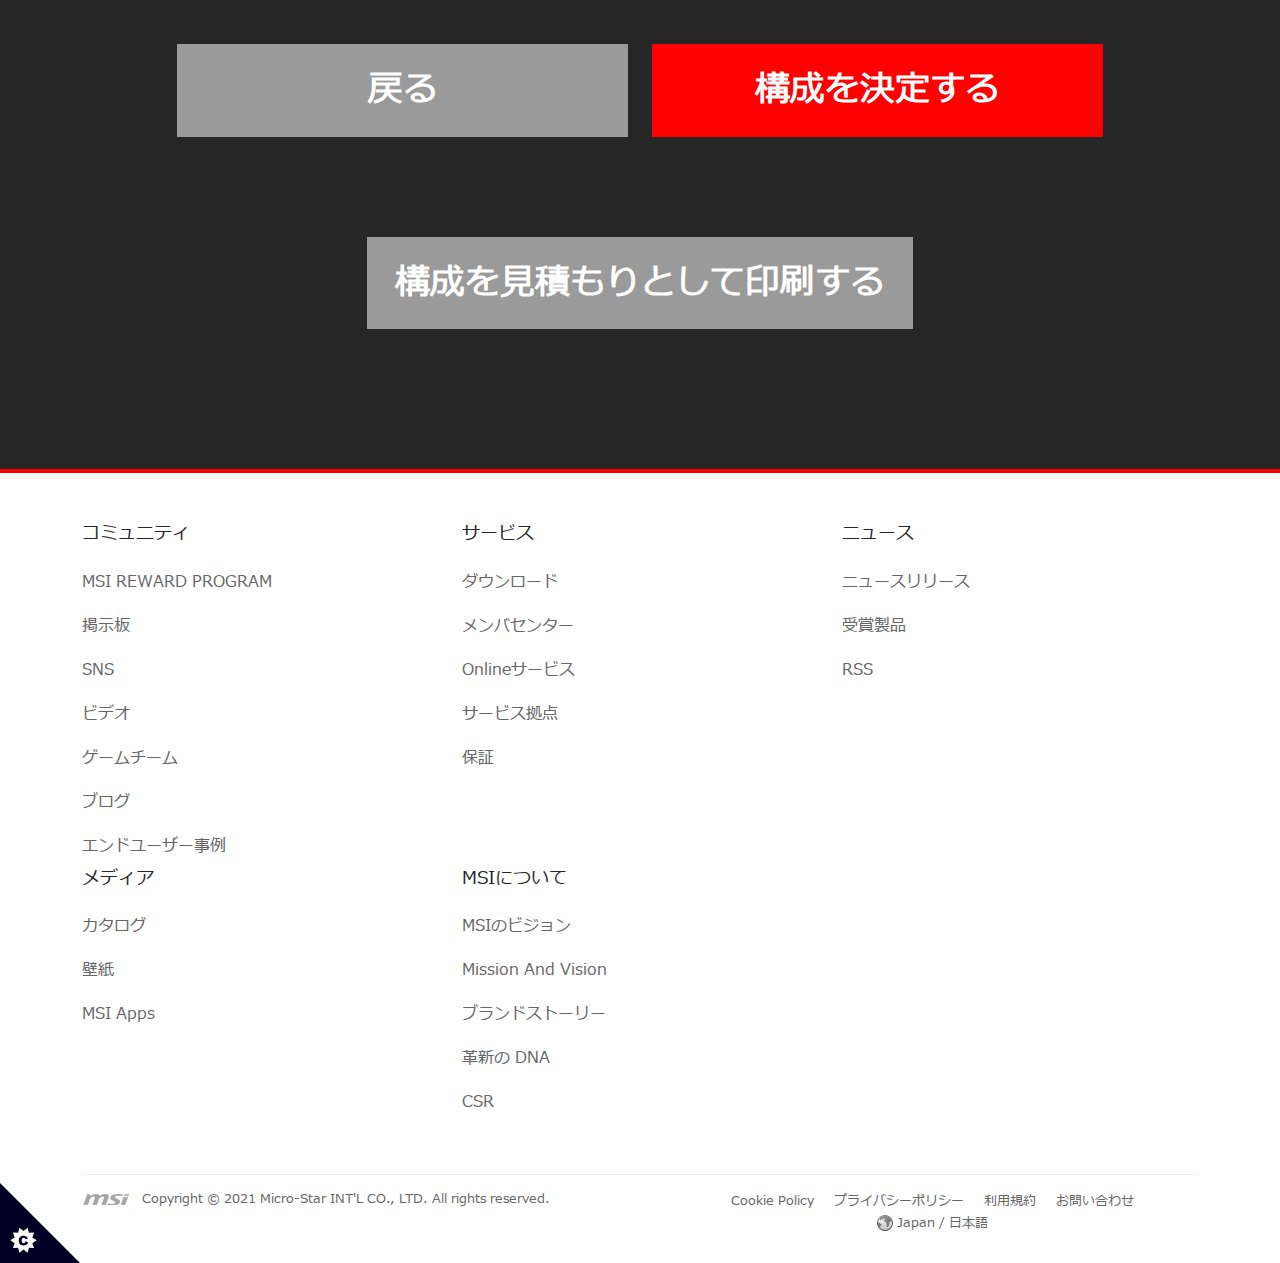
==== commit e60ff98c: "medium & small Desktop responsive done" ====
--- a/builder-final-check.html
+++ b/builder-final-check.html
@@ -48,7 +48,7 @@
         <div class="builder-config">
             <div class="container">
                 <div class="row align-items-center">
-                    <div class="col-lg-7">
+                    <div class="col-lg-7 builder-w-50">
                         <div class="row align-items-center">
                             <div class="col-lg-2">
                                 <div class="builder-config-pc">
@@ -74,7 +74,7 @@
                             </div>
                         </div>
                     </div>
-                    <div class="col-lg-5 align-self-end">
+                    <div class="col-lg-5 align-self-end builder-w-50">
                         <div class="row align-items-end">
                             <div class="col-lg-6">
                                 <div class="important-features">
@@ -197,7 +197,7 @@
                     <div class="col-lg-5">
                         <a href="#" class="full-width-btn">構成を決定する</a>
                     </div>
-                    <div class="col-lg-5">
+                    <div class="col-xl-6 col-xxl-5">
                         <a href="#" class="full-width-btn gray-btn print-btn">構成を見積もりとして印刷する</a>
                     </div>
                 </div>
@@ -208,7 +208,7 @@
     <footer class="site-footer">
         <div class="container">
             <div class="row">
-                <div class="col-xl">
+                <div class="col-xl col-md-4">
                     <div class="footer-widget">
                         <h3 class="widget-title">コミュニティ</h3>
                         <ul>
@@ -222,7 +222,7 @@
                         </ul>
                     </div>
                 </div>
-                <div class="col-xl">
+                <div class="col-xl col-md-4">
                     <div class="footer-widget">
                         <h3 class="widget-title">サービス</h3>
                         <ul>
@@ -234,7 +234,7 @@
                         </ul>
                     </div>
                 </div>
-                <div class="col-xl">
+                <div class="col-xl col-md-4">
                     <div class="footer-widget">
                         <h3 class="widget-title">ニュース</h3>
                         <ul>
@@ -244,7 +244,7 @@
                         </ul>
                     </div>
                 </div>
-                <div class="col-xl">
+                <div class="col-xl col-md-4">
                     <div class="footer-widget">
                         <h3 class="widget-title">メディア</h3>
                         <ul>
@@ -254,7 +254,7 @@
                         </ul>
                     </div>
                 </div>
-                <div class="col-xl">
+                <div class="col-xl col-md-4">
                     <div class="footer-widget">
                         <h3 class="widget-title">MSIについて</h3>
                         <ul>
@@ -269,14 +269,14 @@
             </div>
             <div class="footer-bottom">
                 <div class="row">
-                    <div class="col-md-6">
-                        <div class="footer-copyright d-flex">
+                    <div class="col-xl-6">
+                        <div class="footer-copyright d-flex text-center">
                             <img src="assets/images/logo-footer.png" alt="MSI">
                             <p class="m-0">Copyright © 2021 Micro-Star INT'L CO., LTD. All rights reserved.</p>
                         </div>
                     </div>
-                    <div class="col-md-6">
-                        <div class="footer-bottom-menu text-end">
+                    <div class="col-xl-6">
+                        <div class="footer-bottom-menu text-center text-xl-center">
                             <ul>
                                 <li><a href="#">Cookie Policy</a></li>
                                 <li><a href="#">プライバシーポリシー</a></li>
--- a/assets/css/responsive.css
+++ b/assets/css/responsive.css
@@ -4,16 +4,146 @@
     }
 }
 
-@media only screen and (max-width: 1700px) and (min-width: 1024px)  {
-
-}
-
-@media only screen and (max-width: 1365px) { 
-
-}
-
-@media only screen and (max-width: 1024px) { 
-
+@media only screen and (max-width: 1799px) and (min-width: 1350px)  {
+    .container, .container-lg, .container-md, .container-sm, .container-xl, .container-xxl{
+        max-width: 1320px;
+    }
+    .campaign-item img {
+        height: 100%;
+        object-fit: cover;
+    }
+    .copyright-icon {
+        width: 60px;
+        height: 60px;
+    }
+    .new-model-slider .owl-nav button {
+        left: 0px;
+    }
+    .new-model-slider .owl-nav button.owl-next {
+        right: 0;
+    }
+    .page-sidebar-content.search-result-content {
+        padding-left: 40px;
+        padding-right: 40px;
+    }
+    
+    .ranking-label {
+        width: 45px;
+        height: 45px;
+        line-height: 45px;
+        font-size: 25px;
+    }    
+    .new-model-content .new-model-spec li {
+        margin: 5px 0;
+    }
+    .pick-up-list {
+        margin-right: 0;
+    }
+    .page-sidebar-content {
+        padding-left: 40px;
+        padding-right: 40px;
+    }
+    
+    .info-card-links a {
+        font-size: 22px;
+    }
+    .builder-pc-price .price {
+        font-size: 38px;
+        padding-left: 10px;
+    }
+    
+    .builder-pc-price .unit {
+        font-size: 26px;
+        margin-left: 10px;
+    }
+    
+    .builder-pc-spec {
+        font-size: 11px;
+    }
+    
+    .important-features .features-box {
+        margin: 0 1px;
+    }
+    .modal-dialog.modal-xl {
+        max-width: 95%;
+    } 
+    .config-change-price span {
+        font-size: 30px;
+    }
+    .new-model-content .new-model-spec li span {
+        width: 85px;
+    }
+    .single-pc-item .new-model-content {
+        margin-left: -12px;
+    }
+    .new-model-slider .new-model-content .new-model-spec li span {
+        width: 95px;
+    }   
+}
+
+@media only screen and (max-width: 1349px) { 
+    .pc-item-thumb {
+        width: 100%;
+    }
+    
+    .pc-item-thumb .single-pc-item {
+        max-width: 100%;
+        width: 100%;
+    }
+    .col-lg-4.pc-item-thumb {
+        width: 50%;
+    }
+    .pick-up-list {
+        margin-right: 0px;
+    }
+    .info-card-links a {
+        font-size: 20px;
+    }
+    .sidebar-menu h3 {
+        font-size: 20px;
+    }
+    .new-model-slider .owl-nav button {
+        left: 0px;
+    }
+    .new-model-slider .owl-nav button.owl-next {
+        right: 0;
+    }
+    .campaign-item img {
+        height: 100%;
+    }
+    .builder-w-50 {
+        width: 100%;
+        margin: 10px 0;
+    }
+    .modal-dialog.modal-xl{
+        max-width: 95%;
+    }
+    .config-change-price span {
+        font-size: 28px;
+    }
+}
+
+@media only screen and (max-width: 1200px) { 
+    .footer-copyright {
+        justify-content: center;
+        margin-bottom: 10px;
+    }
+    .footer-widget {
+        margin: 20px 0;
+    }
+    .page-sidebar-content {
+        padding-left: 12px;
+        padding-right: 12px;
+    }
+    .main-menu-area {
+        margin-left: 30px;
+    }
+    .cart-item-total-price .price {
+        font-size: 17px;
+    }
+    .config-change-price span {
+        font-size: 21px;
+    }
 }
 
 @media only screen and (min-width: 991px) {
@@ -171,6 +301,19 @@
     span.sub-menu-trigger.active {
         transform: rotate(90deg);
     }
+
+    /*Common CSS*/
+    .footer-bottom {
+        padding-bottom: 50px;
+    }
+    
+    .footer-copyright {
+        flex-direction: column;
+    }
+    
+    .footer-copyright img {
+        margin-bottom: 10px;
+    }
 }
 
 
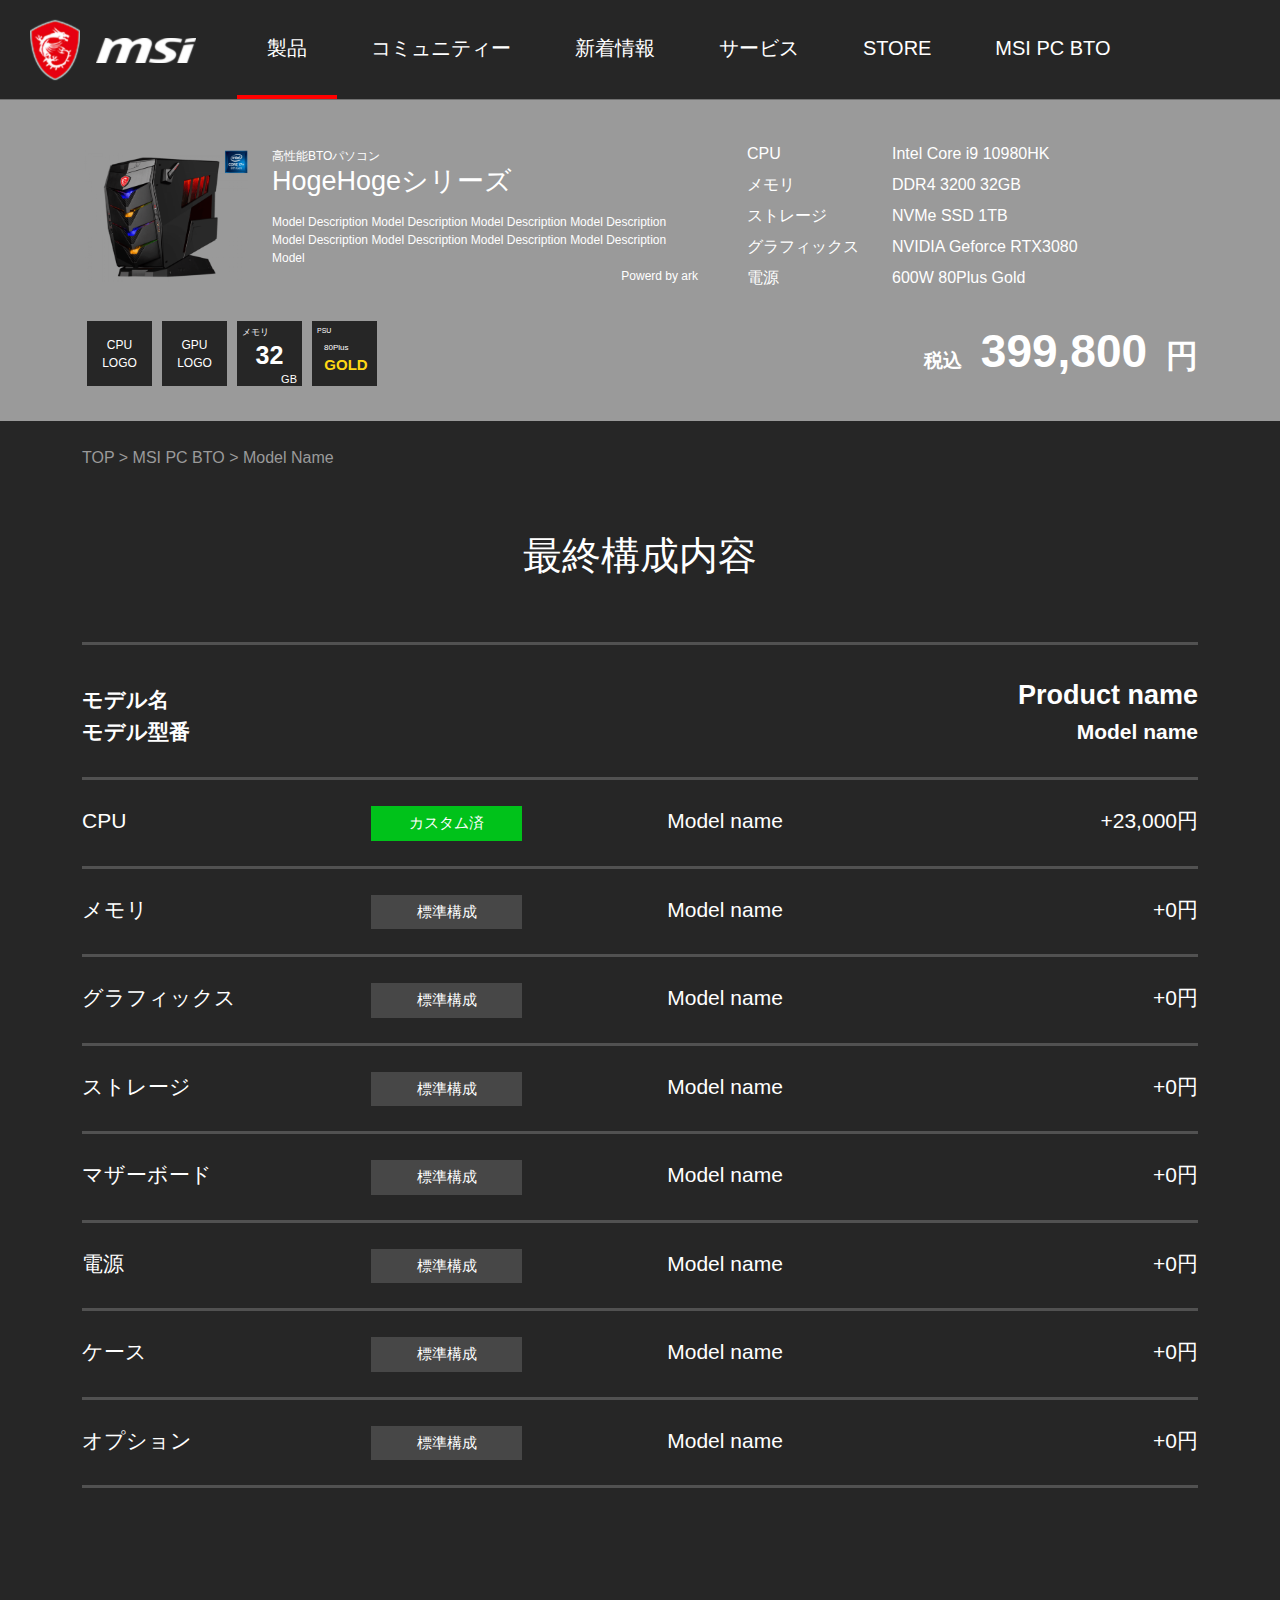
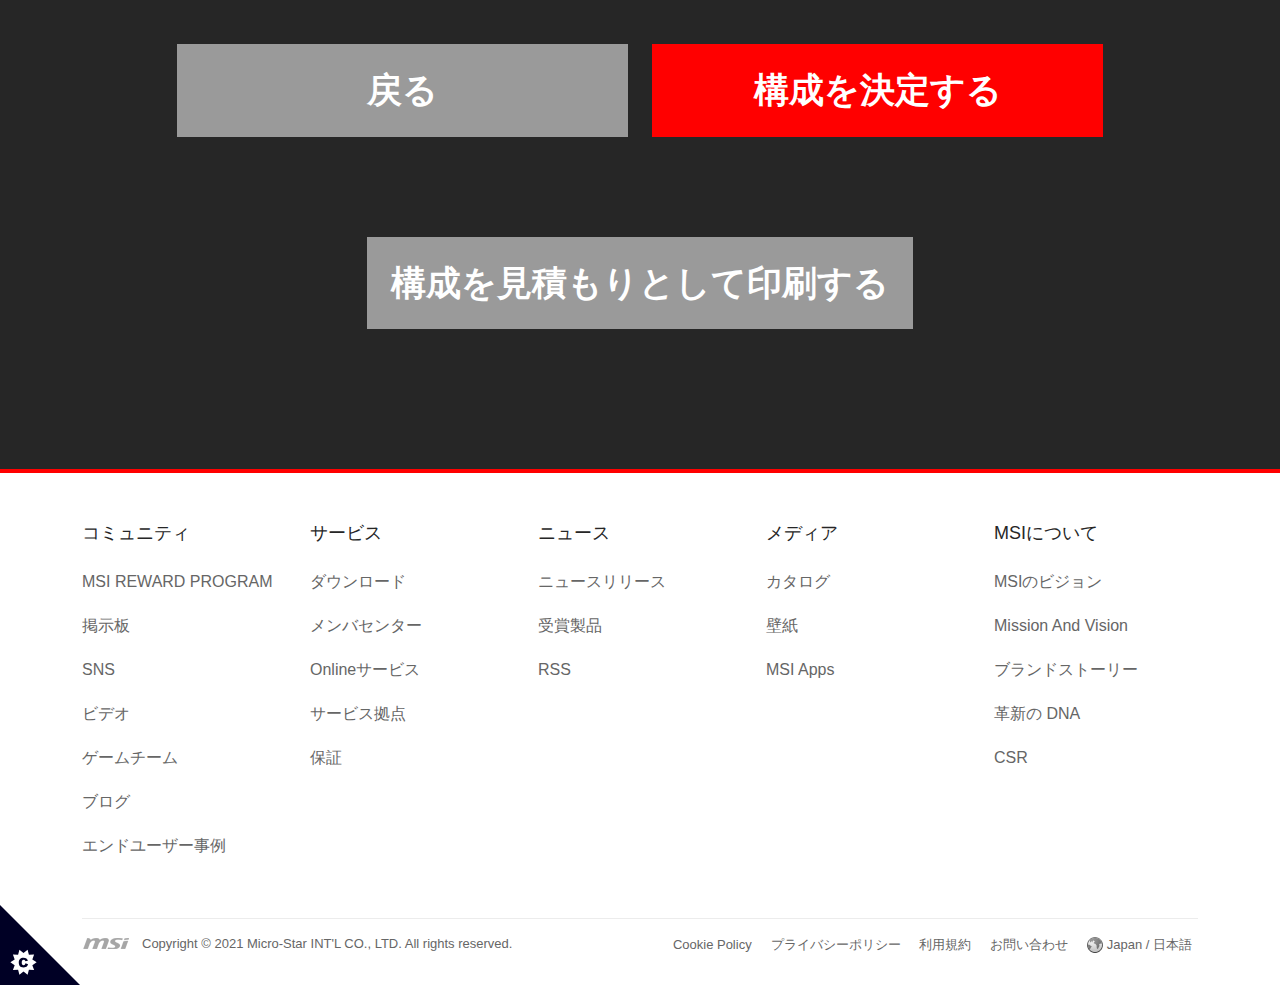
==== commit f2baaf9b: "font-family added" ====
--- a/builder-final-check.html
+++ b/builder-final-check.html
@@ -8,6 +8,7 @@
     <link href="assets/css/bootstrap.min.css" rel="stylesheet">
     <link href="https://cdnjs.cloudflare.com/ajax/libs/font-awesome/5.15.2/css/all.min.css" rel="stylesheet">
     <link href="assets/css/owl.carousel.min.css" rel="stylesheet">
+    <link href="assets/fonts/theme-fonts.css" rel="stylesheet">
     <link href="assets/css/style.css" rel="stylesheet">
     <link href="assets/css/responsive.css" rel="stylesheet">
 </head>
@@ -22,7 +23,7 @@
                         <span></span>
                         <span></span>
                     </div>
-                    <div class="site-logo text-center text-lg-start">
+                    <div class="site-logo text-start">
                         <a href="index.html">
                             <img src="assets/images/logo.png" alt="Sunsister">
                         </a>
--- a/assets/css/style.css
+++ b/assets/css/style.css
@@ -1,15 +1,3 @@
-/*Theme font-face*/
-@font-face {
-    font-family: 'Meiryo';
-    src: url('../fonts/Meiryo.eot');
-    src: url('../fonts/Meiryo.eot?#iefix') format('embedded-opentype'),
-        url('../fonts/Meiryo.woff2') format('woff2'),
-        url('../fonts/Meiryo.woff') format('woff'),
-        url('../fonts/Meiryo.ttf') format('truetype'),
-        url('../fonts/Meiryom.svg#Meiryo') format('svg');
-    font-display: swap;
-}
-
 body {
     font-family: 'Meiryo', sans-serif;
     color: #fff;
@@ -18,6 +6,7 @@
     font-weight: normal;
     background: #262626;
 }
+button, input, optgroup, select, textarea{font-family: 'Meiryo', sans-serif;}
 h1,
 h2,
 h3,
@@ -1864,6 +1853,7 @@
     border-bottom: 1px solid #515151;
     margin-bottom: 15px;
     padding-bottom: 15px;
+    font-family: 'Meiryo UI', sans-serif;
 }
 .pick-up-sidebar.pick-sidebar {
     margin-bottom: 100px;
--- a/assets/css/responsive.css
+++ b/assets/css/responsive.css
@@ -81,6 +81,11 @@
     }   
 }
 
+@media only screen and (min-width: 1200px) { 
+    footer.site-footer .row .col-xl {
+        flex: 1 0 0%;
+    }
+}
 @media only screen and (max-width: 1349px) { 
     .pc-item-thumb {
         width: 100%;
@@ -143,6 +148,13 @@
     }
     .config-change-price span {
         font-size: 21px;
+    }
+    .page-sidebar-content.search-result-content{
+        padding-right: 12px;
+    }
+    
+    .ranking-pc-item .new-model-content, .new-pc-item .new-model-content{
+        margin-left: -10px;
     }
 }
 
@@ -175,6 +187,12 @@
 
 @media only screen and (max-width: 991px) {
     /*Mobile Menu*/
+    header.site-header {
+        padding: 5px 0;
+    }
+    .main-menu-area{
+        margin-left: 0;
+    }
     .mobile-menu-backdrop{
         position: fixed;
         left: 0;
@@ -201,9 +219,9 @@
         margin-right: auto;
         margin-left: 0;
         height: 30px;
-        top: 15px;
+        top: 22px;
         position: relative;
-        float: left;
+        float: right;
     }
     header .mobile-menu-trigger span {
         display: inline-block;
@@ -228,7 +246,7 @@
         top: 0;
         z-index: 999;
         background: #231F20;
-        width: 280px;
+        width: 250px;
         height: 100%;
         transition: .4s;
         opacity: 0;
@@ -314,15 +332,325 @@
     .footer-copyright img {
         margin-bottom: 10px;
     }
+    .section-title h2 {
+        font-size: 30px;
+    }
+    .bto-high-pc-box {
+        max-width: 100%;
+        margin: 12px 0;
+    }
+    .see-more-ranking-btn {
+        margin-right: 0;
+        font-size: 25px;
+    }
+    a.footer-btn {
+        max-width: 100%;
+        margin: 10px 0;
+    }
+    .page-left-sidebar.search-result-left {
+        width: calc(100% - 24px);
+        max-width: 100%;
+        margin-left: 12px;
+        margin-top: 12px;
+    }
+    .search-products-items .pc-item-thumb {
+        width: 50%;
+    }
+    
+    .search-products-items .pc-item-thumb .single-pc-item {
+        padding: 15px;
+    }
+    .bto-tab-btn {
+        max-width: 240px;
+        margin: 0 12px;
+    }
+    .new-pc-item {
+        padding: 15px;
+    }
+    
+    .ranking-pc-item .new-model-content, .new-pc-item .new-model-content {
+        margin-left: 0;
+    }
+    .blog-img {
+        margin-bottom: 15px;
+    }
+    .single-blog-box {
+        padding-right: 0;
+    }
+    .article-details {
+        padding-right: 0;
+    }
+    .article-slider::after{
+        display: none;
+    }
+    .page-left-sidebar {
+        width: calc(100% - 24px);
+        margin-left: 12px;
+        margin-top: 12px;
+    }
+    .cart-item-quantity {
+        text-align: left;
+        margin: 10px 0;
+    }
+    
+    .cart-item-price.cart-item-total-price {
+        text-align: left;
+    }
+    
+    .bto-sm-select {
+        width: 100%;
+    }
+    
+    .product-delivery-date .bto-sm-select {
+        width: 100%;
+    }
+    .cpu-row-desc {
+        margin-top: 20px;
+    }
+    
+    .config-change-buttons .full-width-btn {
+        margin: 12px 0;
+        width: 100%;
+        max-width: 100%;
+    }
+    .tbl-product-name {
+        font-size: 22px;
+    }
+    .final-check-buttons .full-width-btn {
+        max-width: 100%;
+        margin: 10px 0;
+    }
 }
 
 
 @media only screen and (max-width: 767px) { 
-   
+    .site-logo img {
+        max-width: 120px;
+    }
+    header .mobile-menu-trigger{
+        top: 15px;
+    }
+    .section-title h2 {
+        font-size: 25px;
+        line-height: 1.4;
+    }
+    
+    .pc-box-title h3 {
+        padding-left: 0;
+        font-size: 20px;
+    }
+    
+    .pc-box-title p {
+        font-size: 10px;
+    }
+    
+    .search-by-items a img {
+        width: 100%;
+        height: auto;
+        margin: 12px 0;
+    }
+    
+    .search-by-box h2 {
+        font-size: 25px;
+    }
+    
+    .single-pc-item {
+        padding: 15px;
+    }
+    
+    .single-pc-item .full-width-btn {
+        margin: 5px 0;
+    }
+    
+    .new-model-slider .owl-dots button {
+        width: 30px;
+    }
+    
+    .new-model-slider .owl-nav button {
+        font-size: 30px!important;
+    }
+    
+    .campaign-content {
+        padding: 15px;
+    }
+    .col-lg-4.pc-item-thumb, .search-products-items .pc-item-thumb {
+        width: 100%;
+    }
+    
+    .see-more-ranking-btn {
+        font-size: 22px;
+        display: block;
+        text-align: left;
+    }
+    .page-left-sidebar {
+        padding: 20px;
+    }
+    .bto-tab-btn {
+        width: 100%;
+        max-width: 100%;
+        margin: 12px 0;
+    }
+    
+    .ranking-product-tab-wrapper li {
+        width: 100%;
+    }
+    
+    .ranking-product-tab-wrapper .nav-pills {
+        margin-bottom: 50px;
+    }
+    
+    .ranking-pc-item .new-model-content, .new-pc-item .new-model-content {
+        margin-left: 0;
+    }
+    .blog-details, .blog-archive {
+        margin-top: 50px;
+    }
+    .article-top-desc {
+        padding-left: 0;
+    }
+    .article-description img.float-start{
+        max-width: 100%;
+    }
+    .article-item{
+        padding: 0px;
+    }
+    .bto-card .card-label {
+        min-width: 100%;
+    }
+    
+    .bto-card-content {
+        padding: 15px;
+    }
+    
+    .info-card-links a {
+        margin: 5px 0;
+    }
+    .faq-to-ques-ans .accordion-body {
+        padding: 15px;
+        font-size: 15px;
+    }
+    
+    .question-text, .ans-text {
+        width: calc(100% - 40px);
+        padding: 12px;
+    }
+    
+    .faq-label {
+        width: 40px;
+    }
+    
+    .question-text, .ans-text {
+        font-size: 15px!important;
+    }
+    .cart-process-button .process-btn {
+        min-width: 100%;
+        font-size: 30px;
+        padding: 18px 30px;
+    }
+    
+    .order-info-label {
+        position: inherit;
+    }
+    
+    .order-info-text .info-row {
+        flex-direction: column;
+        margin-bottom: 25px;
+    }
+    
+    .bto-card .card-label {padding-left: 15px;}
+    
+    .bto-card-buttons .bto-sm-btn {
+        margin: 5px 0;
+        width: 100%;
+    }
+    
+    .field-text {
+        min-width: 50px;
+    }
+    .order-confrimation-info .order-number {
+        font-size: 25px;
+        margin-left: 0;
+    }
+    
+    .checkout-confirmation-box {
+        padding: 30px 15px;
+    }
+    .builder-config {
+        padding: 15px 0;
+    }
+    
+    .cpu-row-action {
+        margin-top: 15px;
+    }
+    
+    .builder-pc-spec {
+        font-size: 12px;
+        margin-top: 20px;
+    }
+    
+    .builder-pc-price .price {
+        font-size: 30px;
+    }
+    
+    .builder-pc-price .unit {
+        font-size: 24px;
+    }
+    
+    .builder-pc-price {
+        margin: 12px 0;
+    }
+    
+    .config-modal-top .cpu-single-row {
+        padding: 15px;
+    }
+    
+    .cpu-row-desc h3 {
+        font-size: 25px;
+    }
+    
+    h4.config-change-title {
+        font-size: 25px;
+    }
+    
+    .config-modal-bottom {
+        padding: 30px 15px;
+    }
+    
+    .config-change-content {
+        font-size: 20px;
+    }
+    
+    .config-change-buttons .full-width-btn {
+        font-size: 20px;
+    }
+    .composition-tables table {
+        min-width: 640px;
+    }
+    
+    .tbl-model-name {
+        font-size: 18px;
+    }
+    
+    .composition-tables table {
+        font-size: 15px;
+    }
+    
+    .final-check-buttons .full-width-btn {
+        font-size: 19px;
+    }
 }
 
 
 /*Very Small Mobile Device*/
 @media only screen and (max-width: 350px) { 
-
+    .single-pc-item {
+        padding: 10px;
+    }
+    
+    .new-model-content .new-model-spec {
+        font-size: 10px;
+    }
+    .cart-process-button .process-btn {
+        font-size: 25px;
+    }
 }